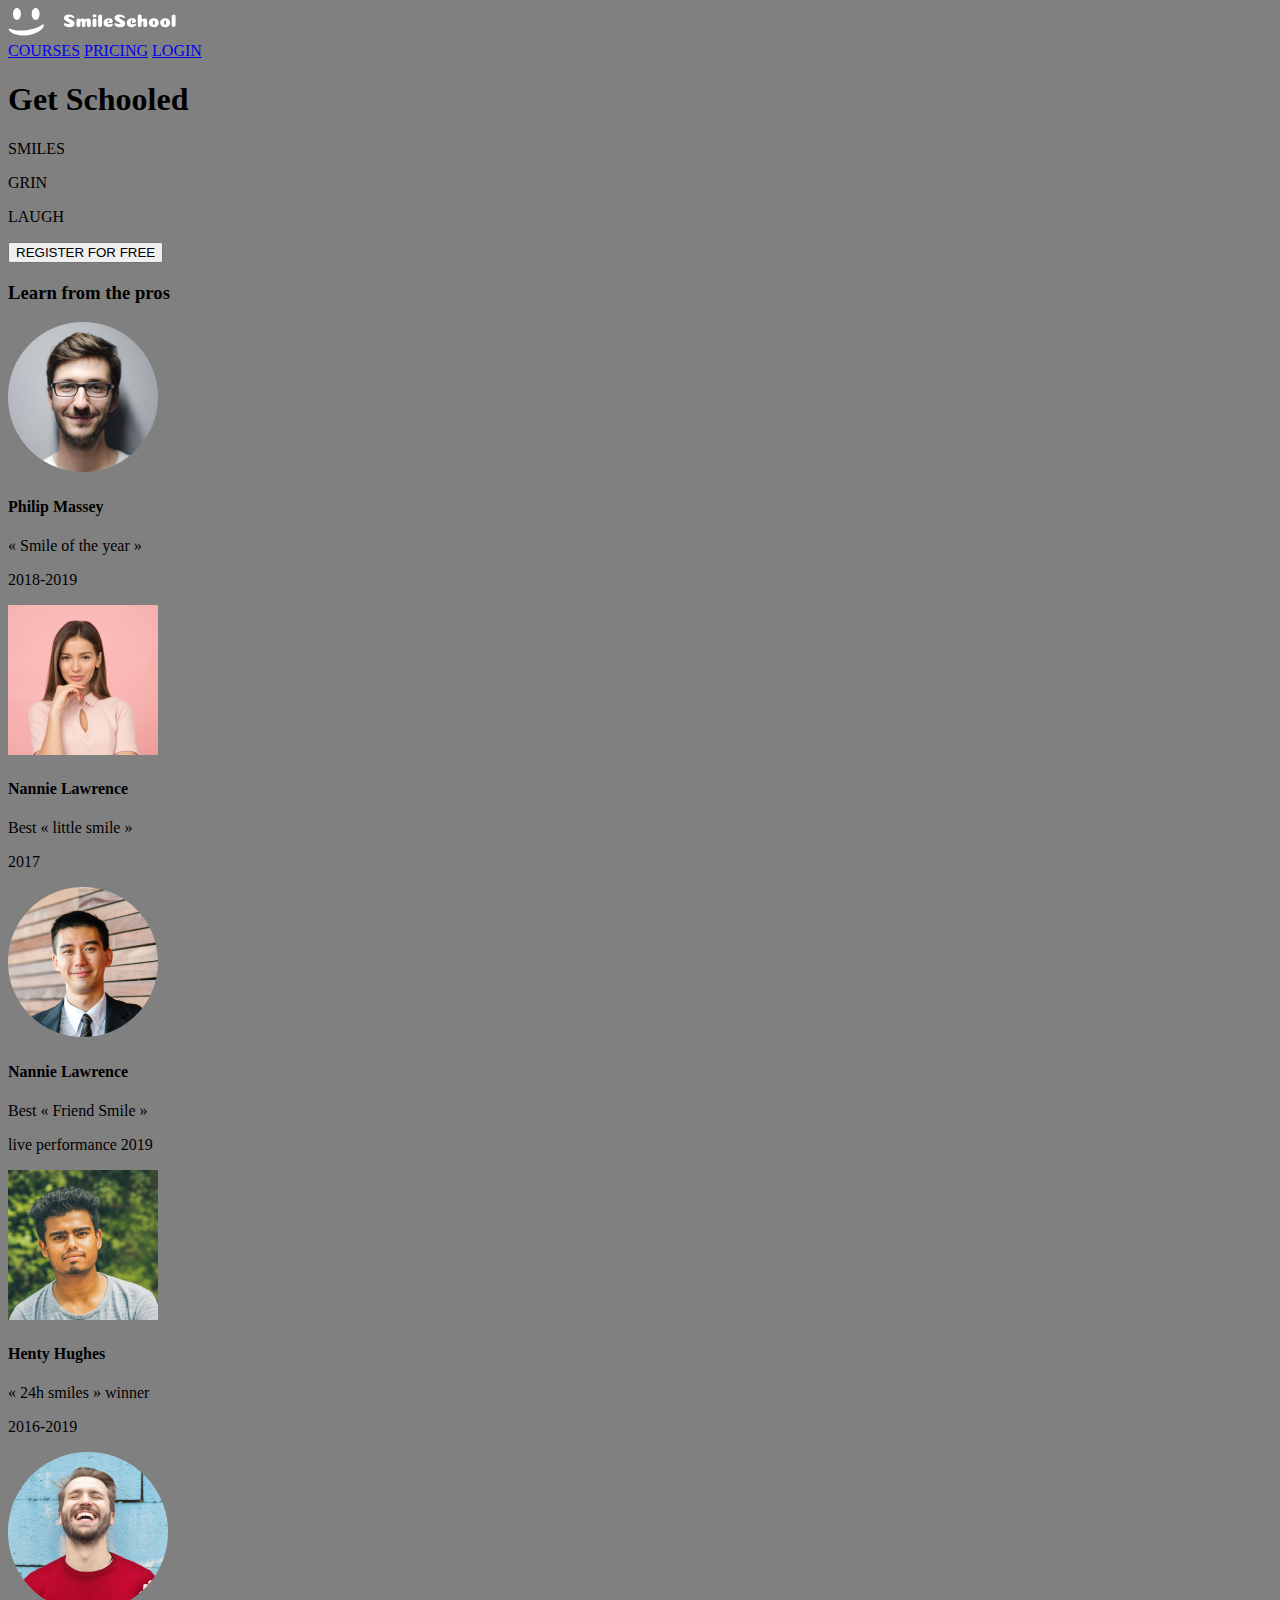
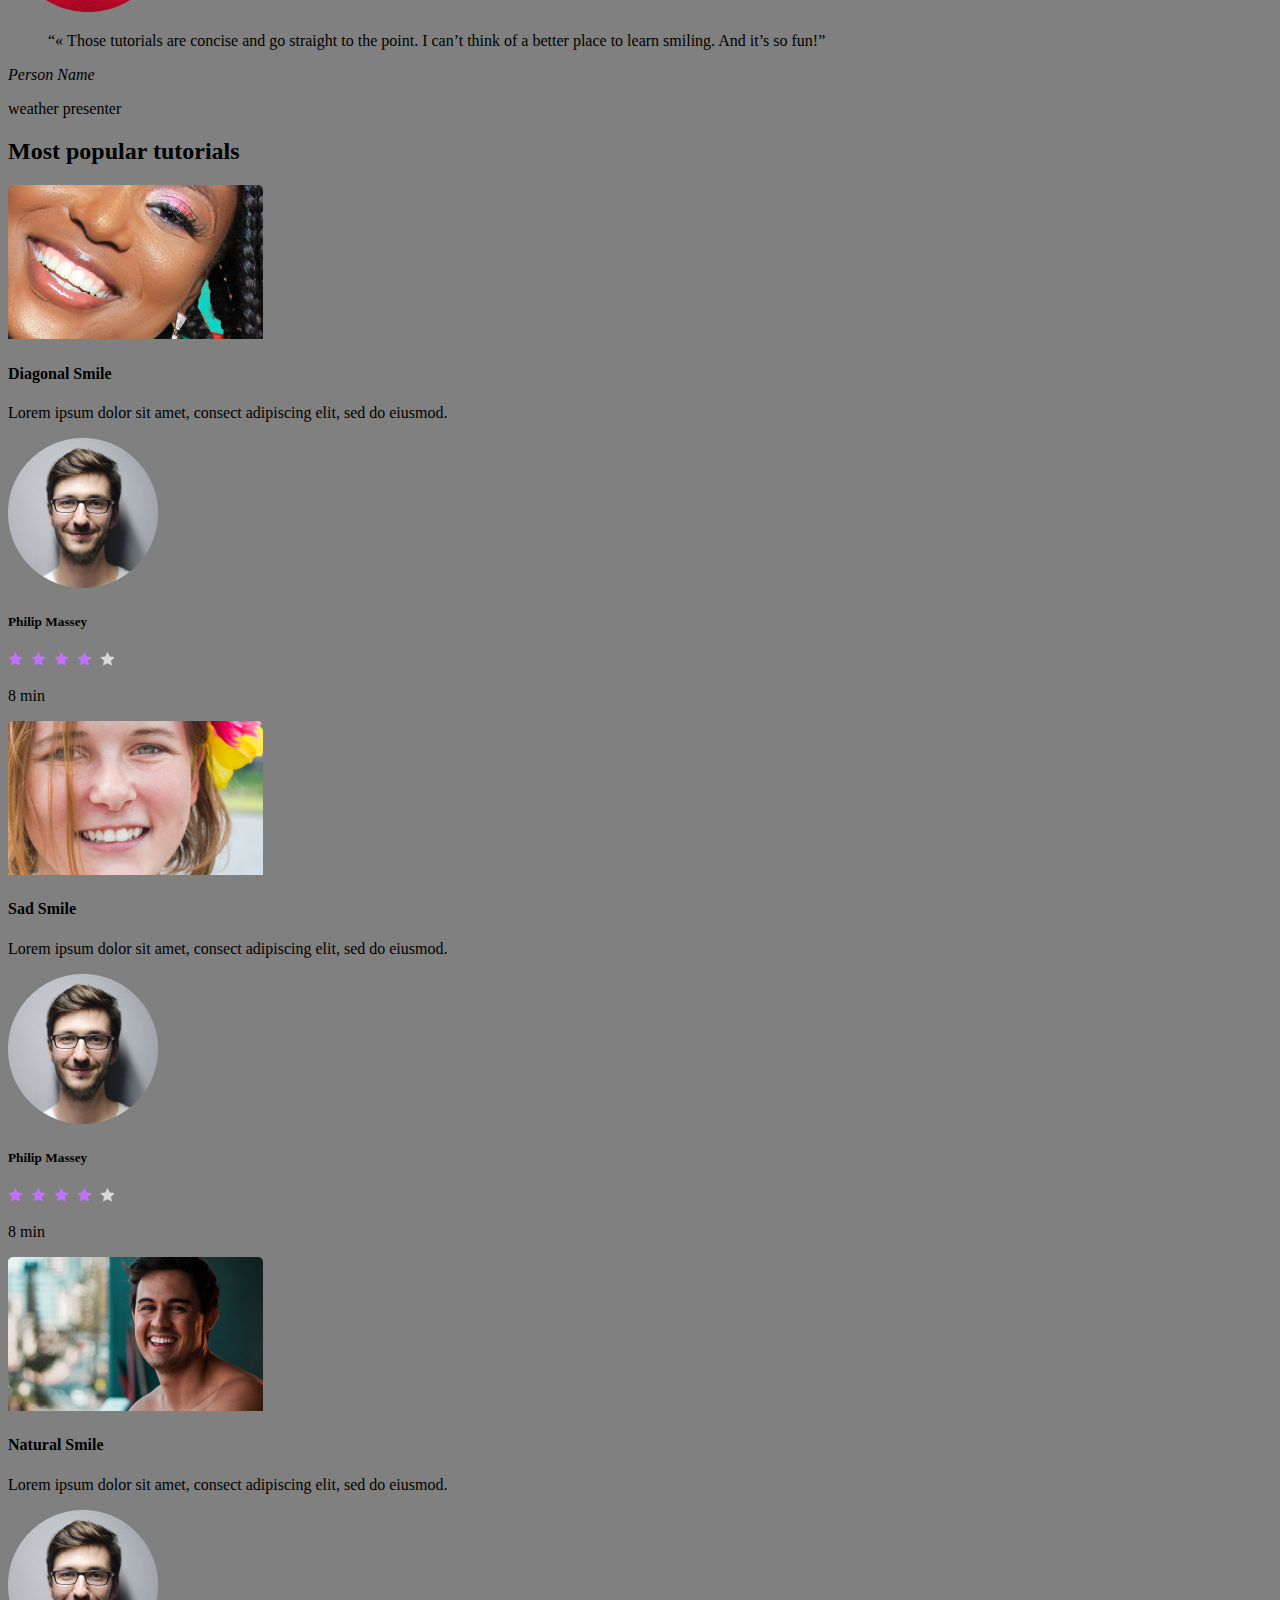
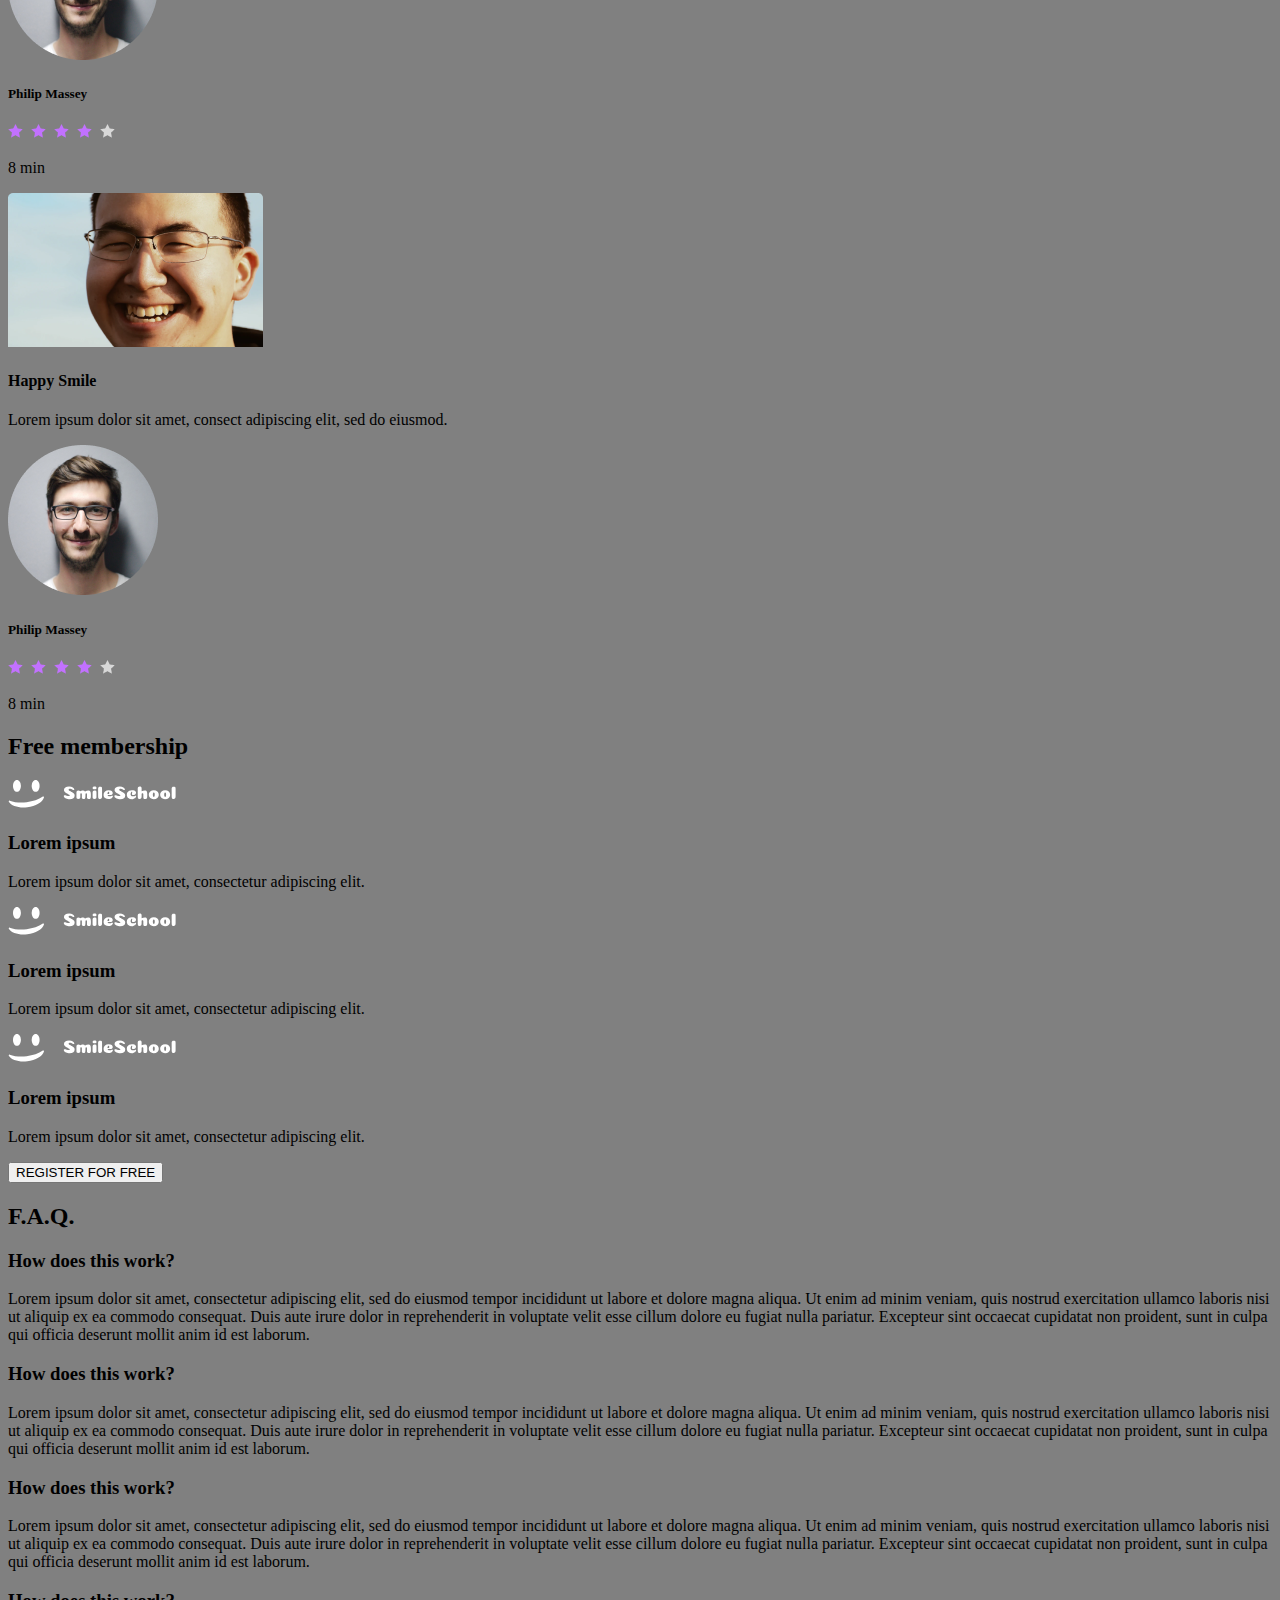
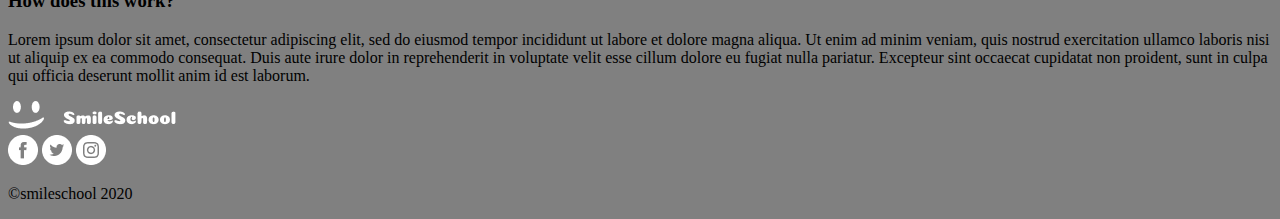
==== css_advanced/index.html @ 1c11aa00 "Create style.css file" ====
<!DOCTYPE html>
<html lang="en">
<head>
    <meta charset="UTF-8">
    <meta name="viewport" content="width=device-width, initial-scale=1.0">
    <title>Get Schooled- Homepage</title>
    <style>
        body {
            background-color: rgb(128, 128, 128);
        } 
    </style>
    <link rel="stylesheet" href="style.css">
</head>
<body>
    <header>
        <a href=""><img src="smileylogo.svg" alt="Smiley logo"></a>
        <nav>
            <a href="#" target="_self">COURSES</a>
            <a href="#" target="_self">PRICING</a>
            <a href="#" target="_self">LOGIN</a>
            
        </nav>
    </header>
    <main>
        <section>
            <div>
                <h1>Get Schooled</h1>
                <p>SMILES</p>
                <p>GRIN</p>
                <p>LAUGH</p>
                <button>REGISTER FOR FREE</button>
            </div>
            <div>
                <h3>Learn from the pros</h3>
                
                <div>
                    <img src="avatar_Philip_Massey.png" alt="Avatar of Philip Massey">
                    <h4>Philip Massey</h4>
                    <p>« Smile of the year »</p>
                    <p>2018-2019</p>
                </div>
                <div>
                    <img src="Nanie_Larence_Avatar.png" alt="Avatar of Nannie Lawrence">
                    <h4>Nannie Lawrence</h4>
                    <p>Best « little smile »</p>
                    <p>2017</p>
                </div>
                <div>
                    <img src="avatar_bruce_walters.png" alt="Avatar of Bruce Walters">
                    <h4>Nannie Lawrence</h4>
                    <p>Best « Friend Smile »</p>
                    <p>live performance 2019</p>
                </div>
                <div>
                    <img src="avatar_henry_hughes.png" alt="Avatar of Henry Hughes">
                    <h4>Henty Hughes</h4>
                    <p>« 24h smiles » winner</p>
                    <p>2016-2019</p>
                </div>
            </div>
            
        </section>

        <section>
            <nav>
                <img src="Avatar_for_quote.png" alt="Image of weather presenter">
                <nav>
                    <blockquote> <q>« Those tutorials are concise and go straight to the point. I can’t think of a better place to learn smiling. And it’s so fun!</q></blockquote>
                    <cite>Person Name</cite>
                    <p>weather presenter</p>
                </nav>
            </nav>
        </section>
        <!-- Video section -->

        <section>
            <h2>Most popular tutorials</h2>
            <div>
                <div>
                    <img src="diagon_img_1.png" alt="image of woman smiling">
                    <h4>Diagonal Smile</h4>
                    <p>Lorem ipsum dolor sit amet, consect adipiscing elit, sed do eiusmod.</p>
                    <div>
                        <img src="avatar_Philip_Massey.png" alt="image of Philip Massey">
                        <h5>Philip Massey</h5>
                        <img src="rating_1.png" alt="4 star rating">
                        <p>8 min</p>
                    </div>
                </div>

                <!-- sad smile block -->
                <div>
                    <img src="sad_smile_img_2.png" alt="image of woman smiling">
                    <h4>Sad Smile</h4>
                    <p>Lorem ipsum dolor sit amet, consect adipiscing elit, sed do eiusmod.</p>
                    <div>
                        <img src="avatar_Philip_Massey.png" alt="image of Philip Massey">
                        <h5>Philip Massey</h5>
                        <img src="rating_1.png" alt="4 star rating">
                        <p>8 min</p>
                    </div>
                </div>

                <!-- natural smile block -->
                <div>
                    <img src="natural_smile_img_3.png" alt="image of man smiling">
                    <h4>Natural Smile</h4>
                    <p>Lorem ipsum dolor sit amet, consect adipiscing elit, sed do eiusmod.</p>
                    <div>
                        <img src="avatar_Philip_Massey.png" alt="image of Philip Massey">
                        <h5>Philip Massey</h5>
                        <img src="rating_1.png" alt="4 star rating">
                        <p>8 min</p>
                    </div>
                </div>

                <!-- happy smile block -->
                <div>
                    <img src="happy_smile_img_4.png" alt="image of man smiling">
                    <h4>Happy Smile</h4>
                    <p>Lorem ipsum dolor sit amet, consect adipiscing elit, sed do eiusmod.</p>
                    <div>
                        <img src="avatar_Philip_Massey.png" alt="image of Philip Massey">
                        <h5>Philip Massey</h5>
                        <img src="rating_1.png" alt="4 star rating">
                        <p>8 min</p>
                    </div>
                </div>
            </div>
        </section>

        <!-- Membership section -->
        <section>
            <h2>Free membership</h2>
            <div>
                <div>
                    <img src="smileylogo.svg" alt="Smiley logo">
                    <h3>Lorem ipsum</h3>
                    <p>Lorem ipsum dolor sit amet, consectetur adipiscing elit.</p>
                </div>
                <div>
                    <img src="smileylogo.svg" alt="Smiley logo">
                    <h3>Lorem ipsum</h3>
                    <p>Lorem ipsum dolor sit amet, consectetur adipiscing elit.</p>
                </div>
                <div>
                    <img src="smileylogo.svg" alt="Smiley logo">
                    <h3>Lorem ipsum</h3>
                    <p>Lorem ipsum dolor sit amet, consectetur adipiscing elit.</p>
                </div>
            </div>
            <button>REGISTER FOR FREE</button>
        </section>

        <!-- F.A.Q section -->
        <section>
            <h2>F.A.Q.</h2>
            <div>
                <div>
                    <h3>How does this work?</h3>
                    <p>Lorem ipsum dolor sit amet, consectetur adipiscing elit, sed do eiusmod tempor incididunt ut labore et dolore magna aliqua. Ut enim ad minim veniam, quis nostrud exercitation ullamco laboris nisi ut aliquip ex ea commodo consequat. Duis aute irure dolor in reprehenderit in voluptate velit esse cillum dolore eu fugiat nulla pariatur. Excepteur sint occaecat cupidatat non proident, sunt in culpa qui officia deserunt mollit anim id est laborum.</p>
                </div>
                <div>
                    <h3>How does this work?</h3>
                    <p>Lorem ipsum dolor sit amet, consectetur adipiscing elit, sed do eiusmod tempor incididunt ut labore et dolore magna aliqua. Ut enim ad minim veniam, quis nostrud exercitation ullamco laboris nisi ut aliquip ex ea commodo consequat. Duis aute irure dolor in reprehenderit in voluptate velit esse cillum dolore eu fugiat nulla pariatur. Excepteur sint occaecat cupidatat non proident, sunt in culpa qui officia deserunt mollit anim id est laborum.</p>
                </div>
            </div>
            <div>
                <div>
                    <h3>How does this work?</h3>
                    <p>Lorem ipsum dolor sit amet, consectetur adipiscing elit, sed do eiusmod tempor incididunt ut labore et dolore magna aliqua. Ut enim ad minim veniam, quis nostrud exercitation ullamco laboris nisi ut aliquip ex ea commodo consequat. Duis aute irure dolor in reprehenderit in voluptate velit esse cillum dolore eu fugiat nulla pariatur. Excepteur sint occaecat cupidatat non proident, sunt in culpa qui officia deserunt mollit anim id est laborum.</p>
                </div>
                <div>
                    <h3>How does this work?</h3>
                    <p>Lorem ipsum dolor sit amet, consectetur adipiscing elit, sed do eiusmod tempor incididunt ut labore et dolore magna aliqua. Ut enim ad minim veniam, quis nostrud exercitation ullamco laboris nisi ut aliquip ex ea commodo consequat. Duis aute irure dolor in reprehenderit in voluptate velit esse cillum dolore eu fugiat nulla pariatur. Excepteur sint occaecat cupidatat non proident, sunt in culpa qui officia deserunt mollit anim id est laborum.</p>
                </div>
            </div>
        </section>
    </main>

    <!-- footer -->
    <footer>
        <div>
            <div>
                <img src="smileylogo_and_text.png" alt="smileylogo">
                <div>
                   <a href="https://www.facebook.com/"><img src="Facebook_White-1.png" alt="facebook icon"></a> 
                   <a href="https://twitter.com/?lang=en"><img src="Twitter_White.png" alt="twitter icon"></a> 
                   <a href="https://www.instagram.com/"><img src="Instagram_White-1.png" alt="instagram icon"></a> 
                </div>
            </div>
            <p>©smileschool 2020</p>
        </div>
    </footer>
</body>
</html>
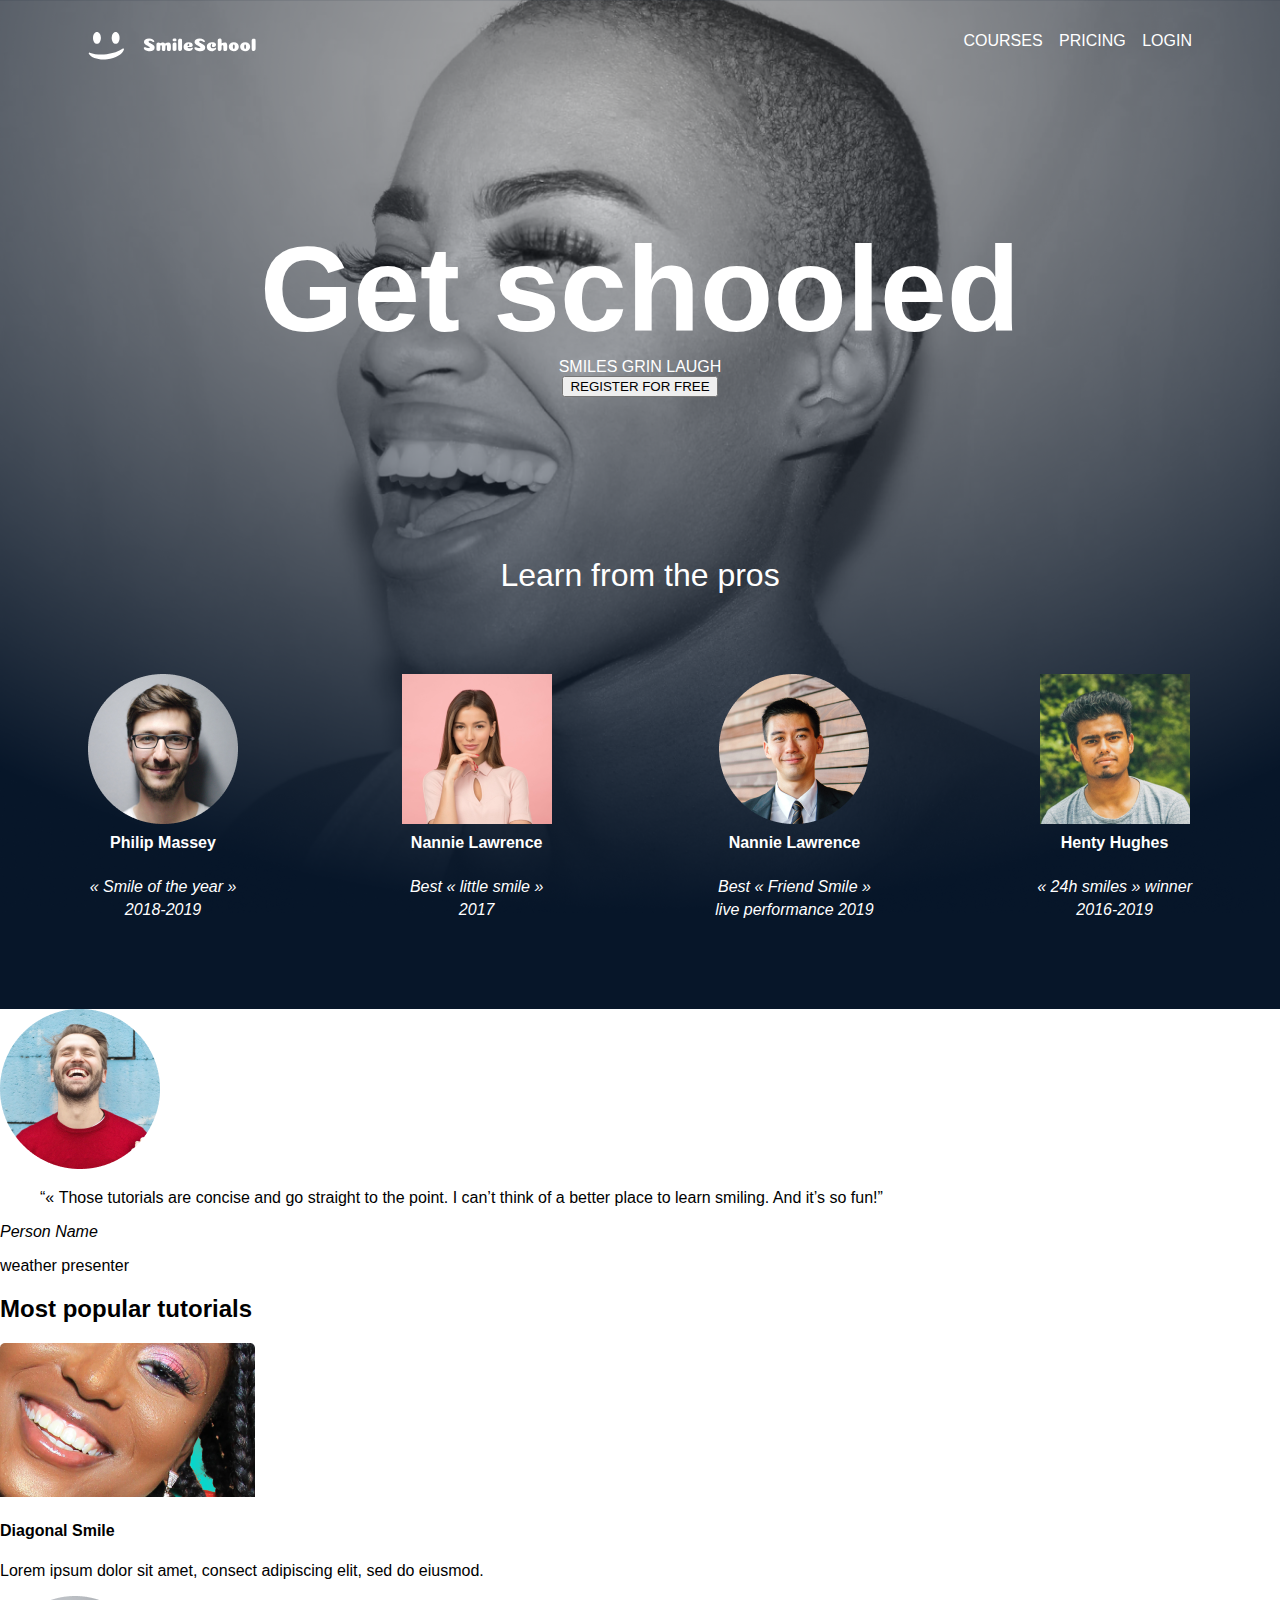
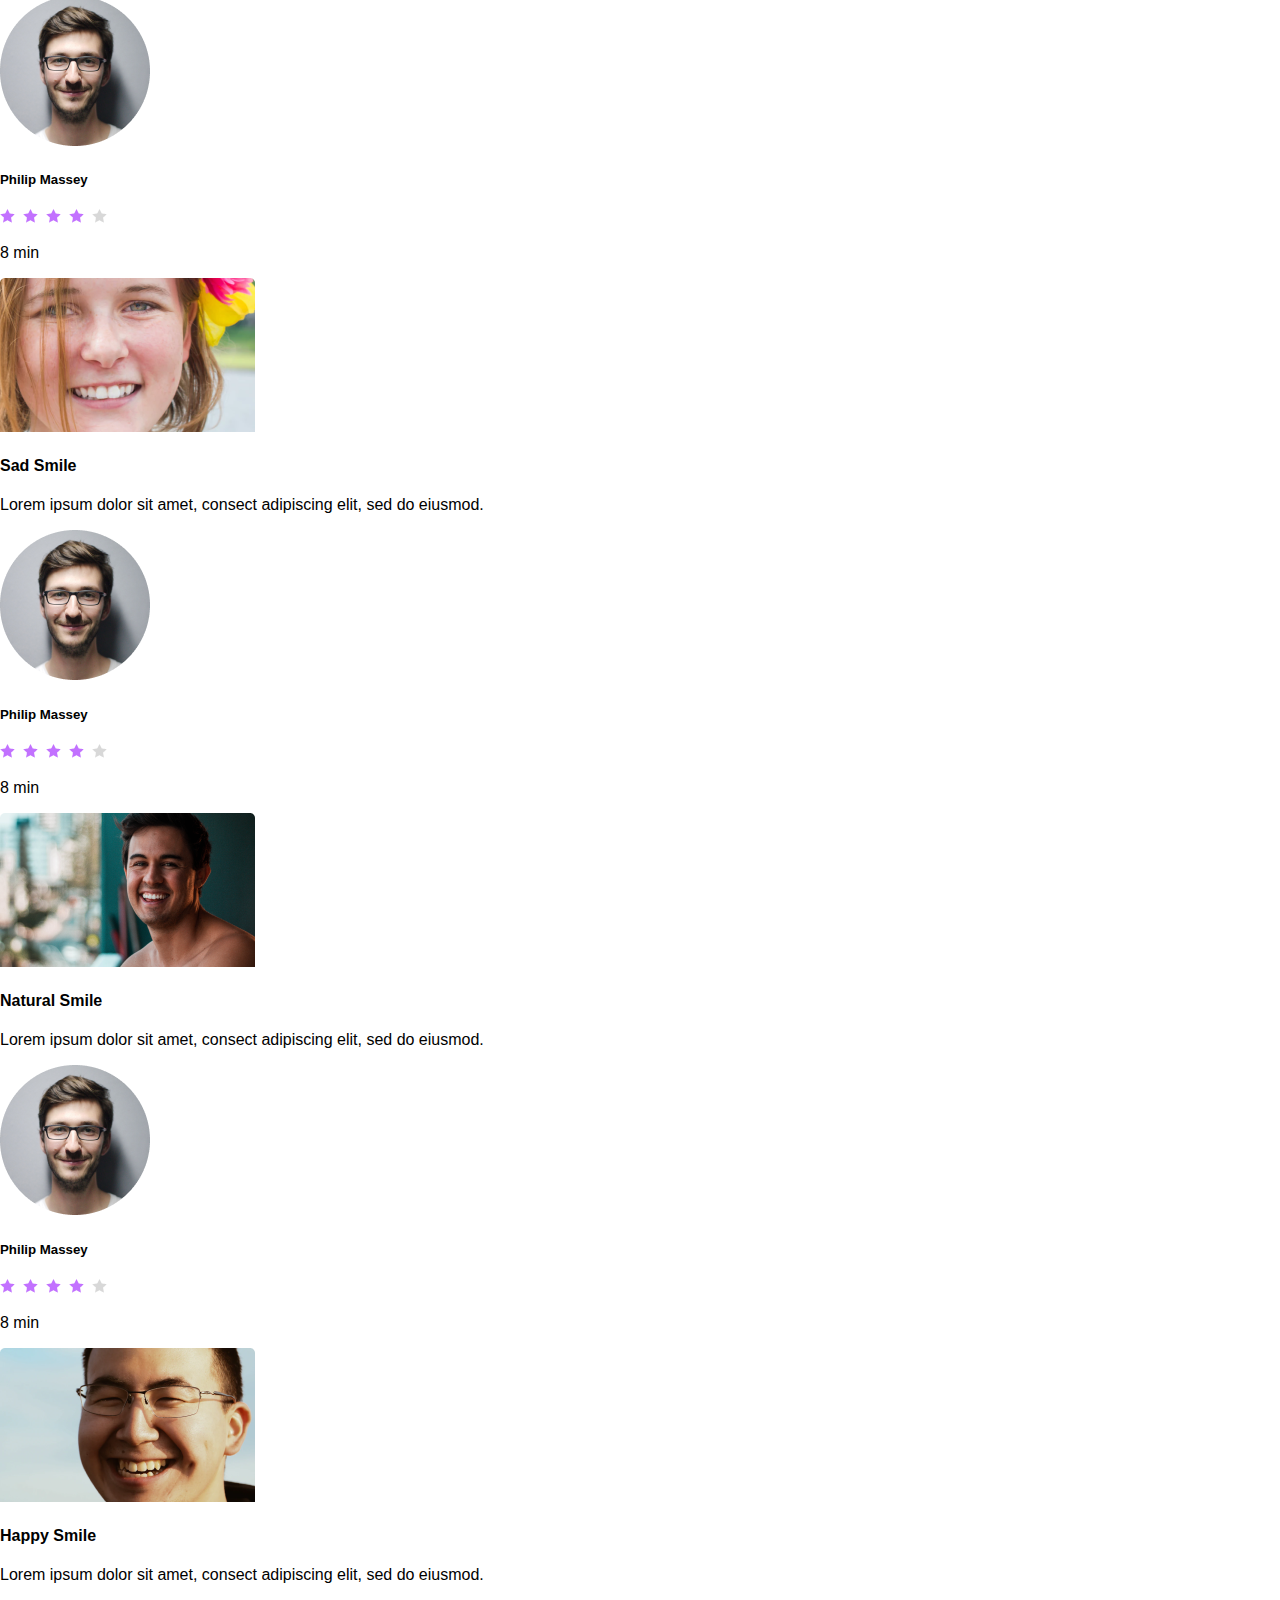
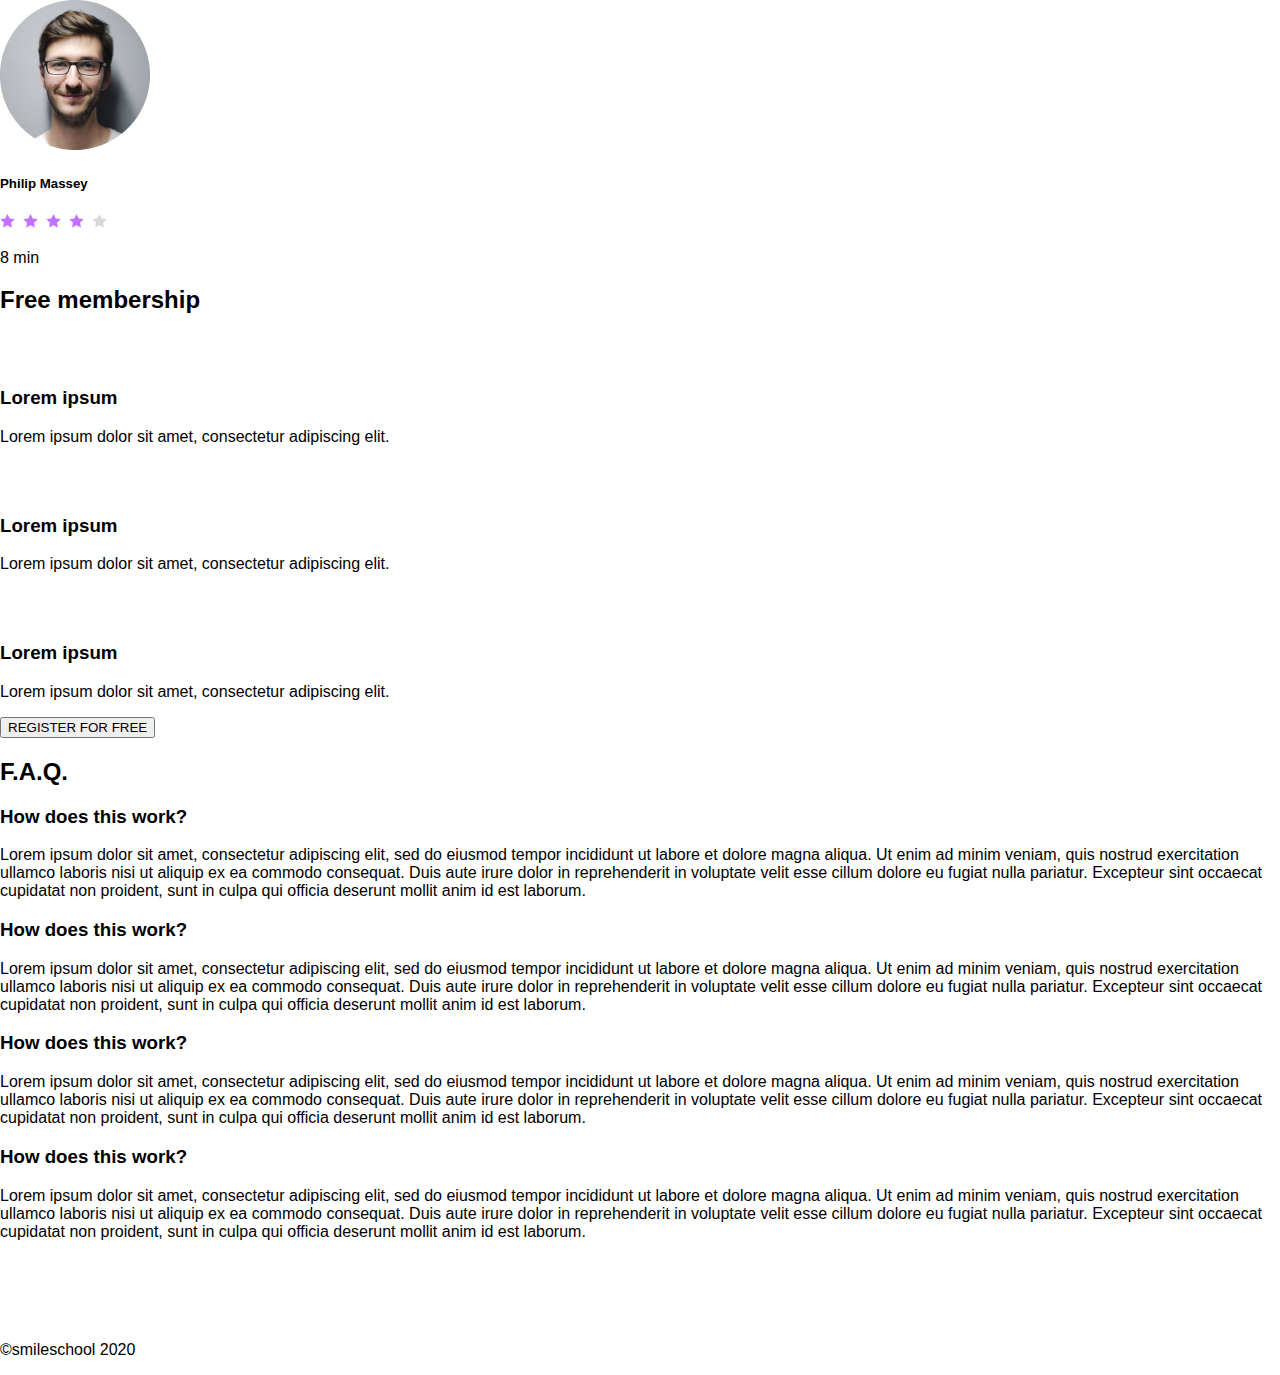
==== commit b61089c1: "style first page index.html file-restore ltr" ====
--- a/css_advanced/index.html
+++ b/css_advanced/index.html
@@ -1,196 +1,270 @@
 <!DOCTYPE html>
 <html lang="en">
-<head>
-    <meta charset="UTF-8">
-    <meta name="viewport" content="width=device-width, initial-scale=1.0">
+  <head>
+    <meta charset="UTF-8" />
+    <meta name="viewport" content="width=device-width, initial-scale=1.0" />
     <title>Get Schooled- Homepage</title>
-    <style>
-        body {
-            background-color: rgb(128, 128, 128);
-        } 
-    </style>
-    <link rel="stylesheet" href="style.css">
-</head>
-<body>
-    <header>
-        <a href=""><img src="smileylogo.svg" alt="Smiley logo"></a>
-        <nav>
-            <a href="#" target="_self">COURSES</a>
-            <a href="#" target="_self">PRICING</a>
-            <a href="#" target="_self">LOGIN</a>
-            
-        </nav>
+    <!-- <link rel="stylesheet" href="style.css"> -->
+    <link rel="stylesheet" href="style.css" />
+  </head>
+  <body>
+    <header class="container">
+      <a href=""><img src="smileylogo.svg" alt="Smiley logo" /></a>
+      <nav>
+        <a href="#" target="_self">COURSES</a>
+        <a href="#" target="_self">PRICING</a>
+        <a href="#" target="_self">LOGIN</a>
+      </nav>
     </header>
     <main>
-        <section>
-            <div>
-                <h1>Get Schooled</h1>
-                <p>SMILES</p>
-                <p>GRIN</p>
-                <p>LAUGH</p>
-                <button>REGISTER FOR FREE</button>
-            </div>
-            <div>
-                <h3>Learn from the pros</h3>
-                
-                <div>
-                    <img src="avatar_Philip_Massey.png" alt="Avatar of Philip Massey">
-                    <h4>Philip Massey</h4>
-                    <p>« Smile of the year »</p>
-                    <p>2018-2019</p>
-                </div>
-                <div>
-                    <img src="Nanie_Larence_Avatar.png" alt="Avatar of Nannie Lawrence">
-                    <h4>Nannie Lawrence</h4>
-                    <p>Best « little smile »</p>
-                    <p>2017</p>
-                </div>
-                <div>
-                    <img src="avatar_bruce_walters.png" alt="Avatar of Bruce Walters">
-                    <h4>Nannie Lawrence</h4>
-                    <p>Best « Friend Smile »</p>
-                    <p>live performance 2019</p>
-                </div>
-                <div>
-                    <img src="avatar_henry_hughes.png" alt="Avatar of Henry Hughes">
-                    <h4>Henty Hughes</h4>
-                    <p>« 24h smiles » winner</p>
-                    <p>2016-2019</p>
-                </div>
-            </div>
-            
-        </section>
-
-        <section>
-            <nav>
-                <img src="Avatar_for_quote.png" alt="Image of weather presenter">
-                <nav>
-                    <blockquote> <q>« Those tutorials are concise and go straight to the point. I can’t think of a better place to learn smiling. And it’s so fun!</q></blockquote>
-                    <cite>Person Name</cite>
-                    <p>weather presenter</p>
-                </nav>
-            </nav>
-        </section>
-        <!-- Video section -->
-
-        <section>
-            <h2>Most popular tutorials</h2>
-            <div>
-                <div>
-                    <img src="diagon_img_1.png" alt="image of woman smiling">
-                    <h4>Diagonal Smile</h4>
-                    <p>Lorem ipsum dolor sit amet, consect adipiscing elit, sed do eiusmod.</p>
-                    <div>
-                        <img src="avatar_Philip_Massey.png" alt="image of Philip Massey">
-                        <h5>Philip Massey</h5>
-                        <img src="rating_1.png" alt="4 star rating">
-                        <p>8 min</p>
-                    </div>
-                </div>
-
-                <!-- sad smile block -->
-                <div>
-                    <img src="sad_smile_img_2.png" alt="image of woman smiling">
-                    <h4>Sad Smile</h4>
-                    <p>Lorem ipsum dolor sit amet, consect adipiscing elit, sed do eiusmod.</p>
-                    <div>
-                        <img src="avatar_Philip_Massey.png" alt="image of Philip Massey">
-                        <h5>Philip Massey</h5>
-                        <img src="rating_1.png" alt="4 star rating">
-                        <p>8 min</p>
-                    </div>
-                </div>
-
-                <!-- natural smile block -->
-                <div>
-                    <img src="natural_smile_img_3.png" alt="image of man smiling">
-                    <h4>Natural Smile</h4>
-                    <p>Lorem ipsum dolor sit amet, consect adipiscing elit, sed do eiusmod.</p>
-                    <div>
-                        <img src="avatar_Philip_Massey.png" alt="image of Philip Massey">
-                        <h5>Philip Massey</h5>
-                        <img src="rating_1.png" alt="4 star rating">
-                        <p>8 min</p>
-                    </div>
-                </div>
-
-                <!-- happy smile block -->
-                <div>
-                    <img src="happy_smile_img_4.png" alt="image of man smiling">
-                    <h4>Happy Smile</h4>
-                    <p>Lorem ipsum dolor sit amet, consect adipiscing elit, sed do eiusmod.</p>
-                    <div>
-                        <img src="avatar_Philip_Massey.png" alt="image of Philip Massey">
-                        <h5>Philip Massey</h5>
-                        <img src="rating_1.png" alt="4 star rating">
-                        <p>8 min</p>
-                    </div>
-                </div>
-            </div>
-        </section>
-
-        <!-- Membership section -->
-        <section>
-            <h2>Free membership</h2>
-            <div>
-                <div>
-                    <img src="smileylogo.svg" alt="Smiley logo">
-                    <h3>Lorem ipsum</h3>
-                    <p>Lorem ipsum dolor sit amet, consectetur adipiscing elit.</p>
-                </div>
-                <div>
-                    <img src="smileylogo.svg" alt="Smiley logo">
-                    <h3>Lorem ipsum</h3>
-                    <p>Lorem ipsum dolor sit amet, consectetur adipiscing elit.</p>
-                </div>
-                <div>
-                    <img src="smileylogo.svg" alt="Smiley logo">
-                    <h3>Lorem ipsum</h3>
-                    <p>Lorem ipsum dolor sit amet, consectetur adipiscing elit.</p>
-                </div>
-            </div>
-            <button>REGISTER FOR FREE</button>
-        </section>
-
-        <!-- F.A.Q section -->
-        <section>
-            <h2>F.A.Q.</h2>
-            <div>
-                <div>
-                    <h3>How does this work?</h3>
-                    <p>Lorem ipsum dolor sit amet, consectetur adipiscing elit, sed do eiusmod tempor incididunt ut labore et dolore magna aliqua. Ut enim ad minim veniam, quis nostrud exercitation ullamco laboris nisi ut aliquip ex ea commodo consequat. Duis aute irure dolor in reprehenderit in voluptate velit esse cillum dolore eu fugiat nulla pariatur. Excepteur sint occaecat cupidatat non proident, sunt in culpa qui officia deserunt mollit anim id est laborum.</p>
-                </div>
-                <div>
-                    <h3>How does this work?</h3>
-                    <p>Lorem ipsum dolor sit amet, consectetur adipiscing elit, sed do eiusmod tempor incididunt ut labore et dolore magna aliqua. Ut enim ad minim veniam, quis nostrud exercitation ullamco laboris nisi ut aliquip ex ea commodo consequat. Duis aute irure dolor in reprehenderit in voluptate velit esse cillum dolore eu fugiat nulla pariatur. Excepteur sint occaecat cupidatat non proident, sunt in culpa qui officia deserunt mollit anim id est laborum.</p>
-                </div>
-            </div>
-            <div>
-                <div>
-                    <h3>How does this work?</h3>
-                    <p>Lorem ipsum dolor sit amet, consectetur adipiscing elit, sed do eiusmod tempor incididunt ut labore et dolore magna aliqua. Ut enim ad minim veniam, quis nostrud exercitation ullamco laboris nisi ut aliquip ex ea commodo consequat. Duis aute irure dolor in reprehenderit in voluptate velit esse cillum dolore eu fugiat nulla pariatur. Excepteur sint occaecat cupidatat non proident, sunt in culpa qui officia deserunt mollit anim id est laborum.</p>
-                </div>
-                <div>
-                    <h3>How does this work?</h3>
-                    <p>Lorem ipsum dolor sit amet, consectetur adipiscing elit, sed do eiusmod tempor incididunt ut labore et dolore magna aliqua. Ut enim ad minim veniam, quis nostrud exercitation ullamco laboris nisi ut aliquip ex ea commodo consequat. Duis aute irure dolor in reprehenderit in voluptate velit esse cillum dolore eu fugiat nulla pariatur. Excepteur sint occaecat cupidatat non proident, sunt in culpa qui officia deserunt mollit anim id est laborum.</p>
-                </div>
-            </div>
-        </section>
+      <section class="hero">
+        <div class="main-title container">
+          <h1>Get schooled</h1>
+          <div>
+            <span>SMILES</span>
+            <span>GRIN</span>
+            <span>LAUGH</span>
+          </div>
+          <button>REGISTER FOR FREE</button>
+        </div>
+        <div class="learn-pros container">
+          <h3>Learn from the pros</h3>
+          <div class="pros">
+            <div>
+              <img
+                src="avatar_Philip_Massey.png"
+                alt="Avatar of Philip Massey"
+              />
+              <h4>Philip Massey</h4>
+              <p>« Smile of the year »</p>
+              <p>2018-2019</p>
+            </div>
+            <div>
+              <img
+                src="Nanie_Larence_Avatar.png"
+                alt="Avatar of Nannie Lawrence"
+              />
+              <h4>Nannie Lawrence</h4>
+              <p>Best « little smile »</p>
+              <p>2017</p>
+            </div>
+            <div>
+              <img
+                src="avatar_bruce_walters.png"
+                alt="Avatar of Bruce Walters"
+              />
+              <h4>Nannie Lawrence</h4>
+              <p>Best « Friend Smile »</p>
+              <p>live performance 2019</p>
+            </div>
+            <div>
+              <img src="avatar_henry_hughes.png" alt="Avatar of Henry Hughes" />
+              <h4>Henty Hughes</h4>
+              <p>« 24h smiles » winner</p>
+              <p>2016-2019</p>
+            </div>
+          </div>
+        </div>
+      </section>
+
+      <section>
+        <nav>
+          <img src="Avatar_for_quote.png" alt="Image of weather presenter" />
+          <nav>
+            <blockquote>
+              <q
+                >« Those tutorials are concise and go straight to the point. I
+                can’t think of a better place to learn smiling. And it’s so
+                fun!</q
+              >
+            </blockquote>
+            <cite>Person Name</cite>
+            <p>weather presenter</p>
+          </nav>
+        </nav>
+      </section>
+      <!-- Video section -->
+
+      <section>
+        <h2>Most popular tutorials</h2>
+        <div>
+          <div>
+            <img src="diagon_img_1.png" alt="image of woman smiling" />
+            <h4>Diagonal Smile</h4>
+            <p>
+              Lorem ipsum dolor sit amet, consect adipiscing elit, sed do
+              eiusmod.
+            </p>
+            <div>
+              <img
+                src="avatar_Philip_Massey.png"
+                alt="image of Philip Massey"
+              />
+              <h5>Philip Massey</h5>
+              <img src="rating_1.png" alt="4 star rating" />
+              <p>8 min</p>
+            </div>
+          </div>
+
+          <!-- sad smile block -->
+          <div>
+            <img src="sad_smile_img_2.png" alt="image of woman smiling" />
+            <h4>Sad Smile</h4>
+            <p>
+              Lorem ipsum dolor sit amet, consect adipiscing elit, sed do
+              eiusmod.
+            </p>
+            <div>
+              <img
+                src="avatar_Philip_Massey.png"
+                alt="image of Philip Massey"
+              />
+              <h5>Philip Massey</h5>
+              <img src="rating_1.png" alt="4 star rating" />
+              <p>8 min</p>
+            </div>
+          </div>
+
+          <!-- natural smile block -->
+          <div>
+            <img src="natural_smile_img_3.png" alt="image of man smiling" />
+            <h4>Natural Smile</h4>
+            <p>
+              Lorem ipsum dolor sit amet, consect adipiscing elit, sed do
+              eiusmod.
+            </p>
+            <div>
+              <img
+                src="avatar_Philip_Massey.png"
+                alt="image of Philip Massey"
+              />
+              <h5>Philip Massey</h5>
+              <img src="rating_1.png" alt="4 star rating" />
+              <p>8 min</p>
+            </div>
+          </div>
+
+          <!-- happy smile block -->
+          <div>
+            <img src="happy_smile_img_4.png" alt="image of man smiling" />
+            <h4>Happy Smile</h4>
+            <p>
+              Lorem ipsum dolor sit amet, consect adipiscing elit, sed do
+              eiusmod.
+            </p>
+            <div>
+              <img
+                src="avatar_Philip_Massey.png"
+                alt="image of Philip Massey"
+              />
+              <h5>Philip Massey</h5>
+              <img src="rating_1.png" alt="4 star rating" />
+              <p>8 min</p>
+            </div>
+          </div>
+        </div>
+      </section>
+
+      <!-- Membership section -->
+      <section>
+        <h2>Free membership</h2>
+        <div>
+          <div>
+            <img src="smileylogo.svg" alt="Smiley logo" />
+            <h3>Lorem ipsum</h3>
+            <p>Lorem ipsum dolor sit amet, consectetur adipiscing elit.</p>
+          </div>
+          <div>
+            <img src="smileylogo.svg" alt="Smiley logo" />
+            <h3>Lorem ipsum</h3>
+            <p>Lorem ipsum dolor sit amet, consectetur adipiscing elit.</p>
+          </div>
+          <div>
+            <img src="smileylogo.svg" alt="Smiley logo" />
+            <h3>Lorem ipsum</h3>
+            <p>Lorem ipsum dolor sit amet, consectetur adipiscing elit.</p>
+          </div>
+        </div>
+        <button>REGISTER FOR FREE</button>
+      </section>
+
+      <!-- F.A.Q section -->
+      <section>
+        <h2>F.A.Q.</h2>
+        <div>
+          <div>
+            <h3>How does this work?</h3>
+            <p>
+              Lorem ipsum dolor sit amet, consectetur adipiscing elit, sed do
+              eiusmod tempor incididunt ut labore et dolore magna aliqua. Ut
+              enim ad minim veniam, quis nostrud exercitation ullamco laboris
+              nisi ut aliquip ex ea commodo consequat. Duis aute irure dolor in
+              reprehenderit in voluptate velit esse cillum dolore eu fugiat
+              nulla pariatur. Excepteur sint occaecat cupidatat non proident,
+              sunt in culpa qui officia deserunt mollit anim id est laborum.
+            </p>
+          </div>
+          <div>
+            <h3>How does this work?</h3>
+            <p>
+              Lorem ipsum dolor sit amet, consectetur adipiscing elit, sed do
+              eiusmod tempor incididunt ut labore et dolore magna aliqua. Ut
+              enim ad minim veniam, quis nostrud exercitation ullamco laboris
+              nisi ut aliquip ex ea commodo consequat. Duis aute irure dolor in
+              reprehenderit in voluptate velit esse cillum dolore eu fugiat
+              nulla pariatur. Excepteur sint occaecat cupidatat non proident,
+              sunt in culpa qui officia deserunt mollit anim id est laborum.
+            </p>
+          </div>
+        </div>
+        <div>
+          <div>
+            <h3>How does this work?</h3>
+            <p>
+              Lorem ipsum dolor sit amet, consectetur adipiscing elit, sed do
+              eiusmod tempor incididunt ut labore et dolore magna aliqua. Ut
+              enim ad minim veniam, quis nostrud exercitation ullamco laboris
+              nisi ut aliquip ex ea commodo consequat. Duis aute irure dolor in
+              reprehenderit in voluptate velit esse cillum dolore eu fugiat
+              nulla pariatur. Excepteur sint occaecat cupidatat non proident,
+              sunt in culpa qui officia deserunt mollit anim id est laborum.
+            </p>
+          </div>
+          <div>
+            <h3>How does this work?</h3>
+            <p>
+              Lorem ipsum dolor sit amet, consectetur adipiscing elit, sed do
+              eiusmod tempor incididunt ut labore et dolore magna aliqua. Ut
+              enim ad minim veniam, quis nostrud exercitation ullamco laboris
+              nisi ut aliquip ex ea commodo consequat. Duis aute irure dolor in
+              reprehenderit in voluptate velit esse cillum dolore eu fugiat
+              nulla pariatur. Excepteur sint occaecat cupidatat non proident,
+              sunt in culpa qui officia deserunt mollit anim id est laborum.
+            </p>
+          </div>
+        </div>
+      </section>
     </main>
 
     <!-- footer -->
     <footer>
-        <div>
-            <div>
-                <img src="smileylogo_and_text.png" alt="smileylogo">
-                <div>
-                   <a href="https://www.facebook.com/"><img src="Facebook_White-1.png" alt="facebook icon"></a> 
-                   <a href="https://twitter.com/?lang=en"><img src="Twitter_White.png" alt="twitter icon"></a> 
-                   <a href="https://www.instagram.com/"><img src="Instagram_White-1.png" alt="instagram icon"></a> 
-                </div>
-            </div>
-            <p>©smileschool 2020</p>
-        </div>
+      <div>
+        <div>
+          <img src="smileylogo_and_text.png" alt="smileylogo" />
+          <div>
+            <a href="https://www.facebook.com/"
+              ><img src="Facebook_White-1.png" alt="facebook icon"
+            /></a>
+            <a href="https://twitter.com/?lang=en"
+              ><img src="Twitter_White.png" alt="twitter icon"
+            /></a>
+            <a href="https://www.instagram.com/"
+              ><img src="Instagram_White-1.png" alt="instagram icon"
+            /></a>
+          </div>
+        </div>
+        <p>©smileschool 2020</p>
+      </div>
     </footer>
-</body>
-</html>+  </body>
+</html>
--- a/css_advanced/style.css
+++ b/css_advanced/style.css
@@ -0,0 +1,109 @@
+body {
+    
+    font-family: sans-serif;
+    /* padding: 35px 20px; */
+    margin: 0;
+}
+.container {
+    max-width: 1104px;
+    margin: 0 auto;
+}
+
+header {
+    display: flex;
+    flex-direction: row;
+    justify-content: space-between;
+    position: absolute;
+    width: 100%;
+    margin-left: auto;
+    margin-right: auto;
+    left: 50%;
+    top: 32px;
+    transform: translateX(-50%);
+    
+    margin-top: 35px;
+    /* padding: 0px 20px; */
+}
+header nav a {
+    text-decoration: none;
+    padding-left: 12px;
+    color: white;
+    font-weight: 500;
+    
+}
+.hero {
+    background-image: url(background_image.png);
+    background-size: cover;
+    background-position: center;
+    height: 500px;
+    /* display: flex; */
+    /* flex-direction: column; */
+    align-items: center;
+    height: 100%;
+    justify-content: center;
+    width: 100%;
+}
+.main-title {
+    /* margin-top: 220px; */
+    color: white;
+    padding-top: 220px;
+    text-align: center;
+    display: flex;
+    align-items: center;
+    justify-content: center;
+    flex-direction: column;
+    
+
+}
+.main-title h1 {
+    font-size: 120px;
+    font-weight: bold;
+    padding: 0px;
+    margin: 0;
+}
+.main-title button {
+    display: block;
+    align-self: center;
+}
+.learn-pros {
+    margin-top: 160px;
+    display: flex;
+    flex-direction: column;
+    align-items: center;
+}
+.learn-pros h3 {
+    font-size: 32px;
+    font-weight: normal;
+    margin: 0;
+    color: white;
+}
+.pros {
+    display: flex;
+    flex-direction: row;
+    justify-content: space-between;
+    align-items: center;
+    margin-top: 80px;
+    width: 100%;
+    margin-bottom: 90px;
+}
+.pros > div {
+    display: flex;
+    flex-direction: column;
+    align-items: center;
+    color: white;
+}
+.pros > div p {
+    margin: 0;
+    margin-top: 5px;
+    font-size: 16px;
+    font-weight: 200;
+    font-style: italic;
+}
+
+.pros > div h4 {
+    /* font-size: 24px; */
+    font-weight: bold;
+    margin-top: 10px;
+    /* margin: 0; */
+}
+
--- a/css_advanced/style.css
+++ b/css_advanced/style.css
@@ -0,0 +1,109 @@
+body {
+    
+    font-family: sans-serif;
+    /* padding: 35px 20px; */
+    margin: 0;
+}
+.container {
+    max-width: 1104px;
+    margin: 0 auto;
+}
+
+header {
+    display: flex;
+    flex-direction: row;
+    justify-content: space-between;
+    position: absolute;
+    width: 100%;
+    margin-left: auto;
+    margin-right: auto;
+    left: 50%;
+    top: 32px;
+    transform: translateX(-50%);
+    
+    margin-top: 35px;
+    /* padding: 0px 20px; */
+}
+header nav a {
+    text-decoration: none;
+    padding-left: 12px;
+    color: white;
+    font-weight: 500;
+    
+}
+.hero {
+    background-image: url(background_image.png);
+    background-size: cover;
+    background-position: center;
+    height: 500px;
+    /* display: flex; */
+    /* flex-direction: column; */
+    align-items: center;
+    height: 100%;
+    justify-content: center;
+    width: 100%;
+}
+.main-title {
+    /* margin-top: 220px; */
+    color: white;
+    padding-top: 220px;
+    text-align: center;
+    display: flex;
+    align-items: center;
+    justify-content: center;
+    flex-direction: column;
+    
+
+}
+.main-title h1 {
+    font-size: 120px;
+    font-weight: bold;
+    padding: 0px;
+    margin: 0;
+}
+.main-title button {
+    display: block;
+    align-self: center;
+}
+.learn-pros {
+    margin-top: 160px;
+    display: flex;
+    flex-direction: column;
+    align-items: center;
+}
+.learn-pros h3 {
+    font-size: 32px;
+    font-weight: normal;
+    margin: 0;
+    color: white;
+}
+.pros {
+    display: flex;
+    flex-direction: row;
+    justify-content: space-between;
+    align-items: center;
+    margin-top: 80px;
+    width: 100%;
+    margin-bottom: 90px;
+}
+.pros > div {
+    display: flex;
+    flex-direction: column;
+    align-items: center;
+    color: white;
+}
+.pros > div p {
+    margin: 0;
+    margin-top: 5px;
+    font-size: 16px;
+    font-weight: 200;
+    font-style: italic;
+}
+
+.pros > div h4 {
+    /* font-size: 24px; */
+    font-weight: bold;
+    margin-top: 10px;
+    /* margin: 0; */
+}
+
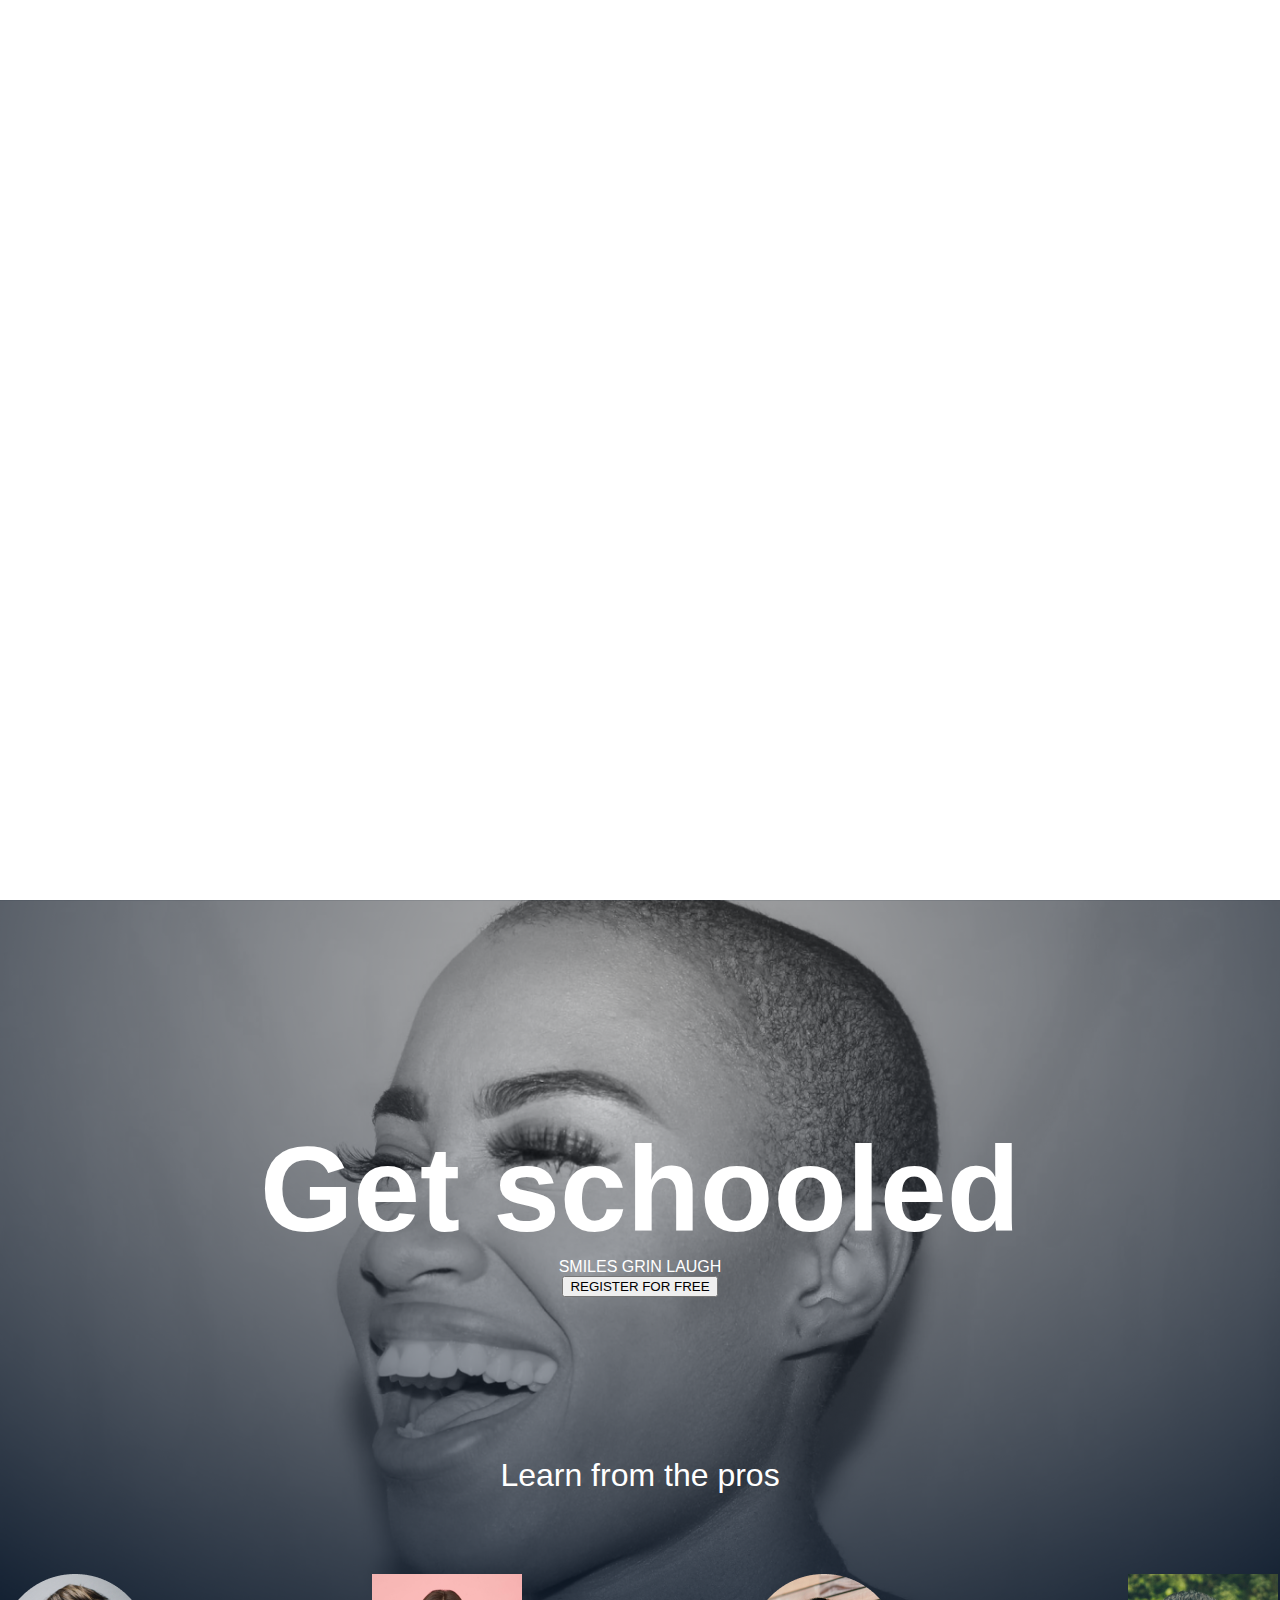
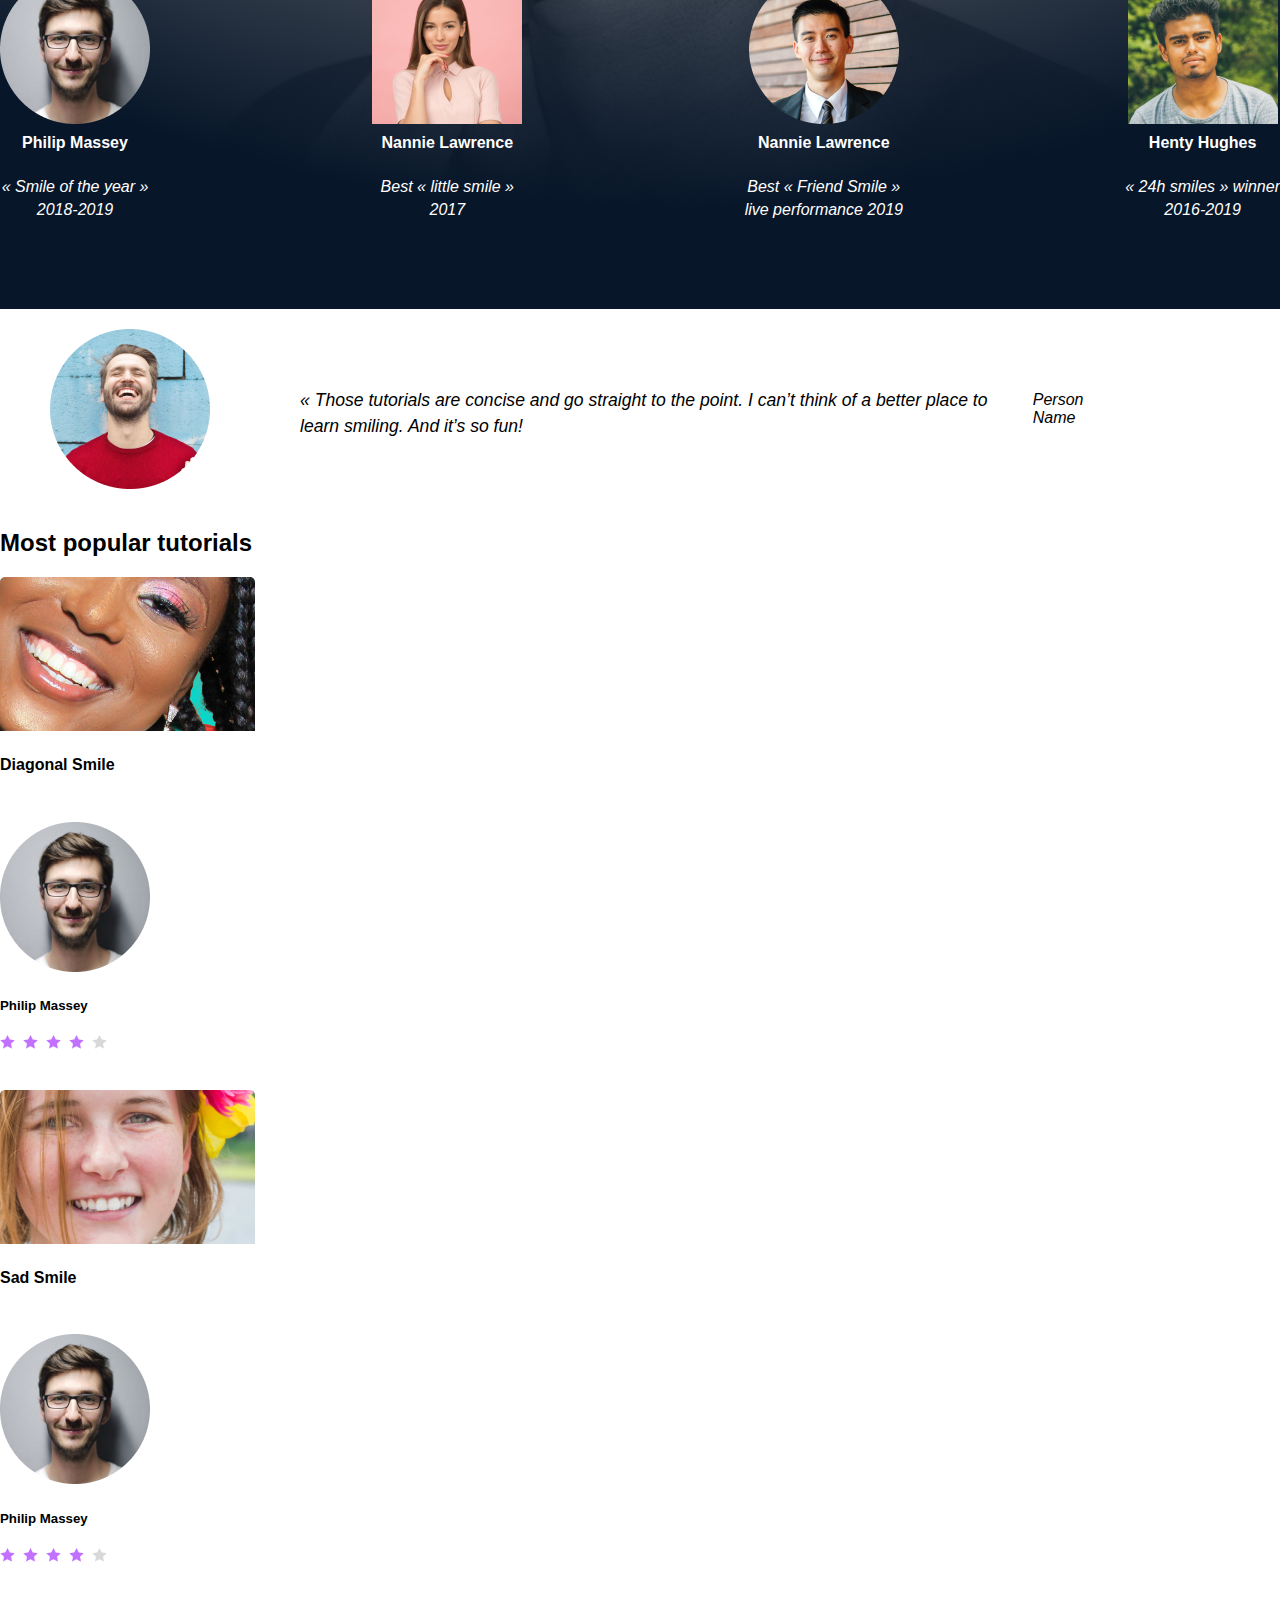
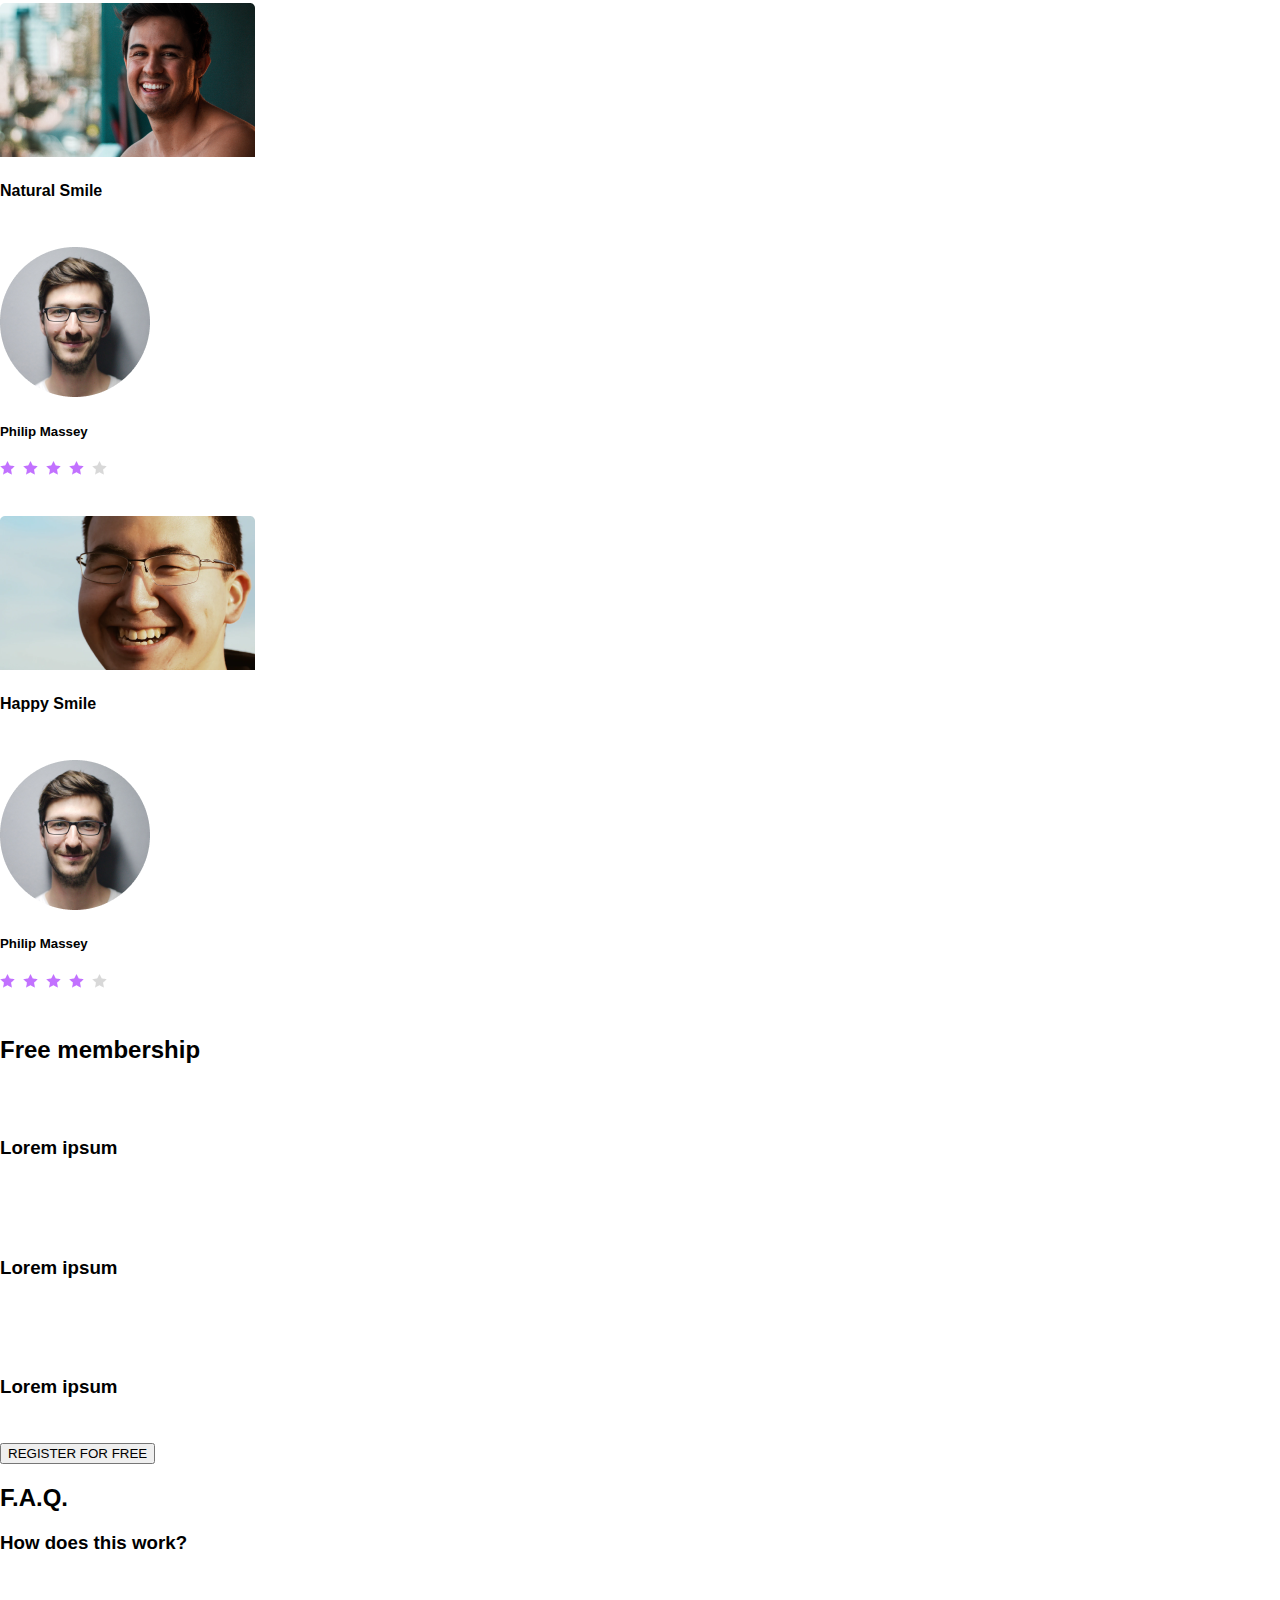
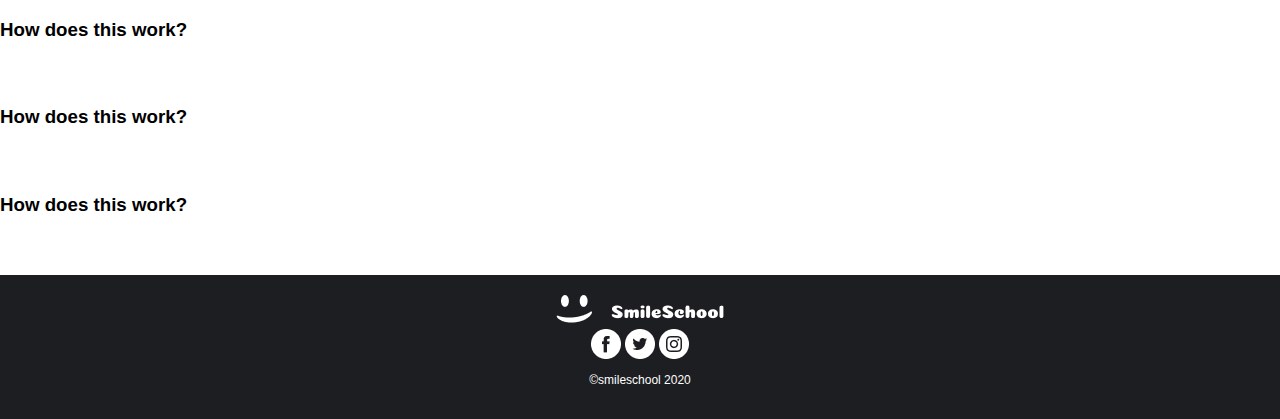
==== commit fb3b9890: "Add extra" ====
--- a/css_advanced/index.html
+++ b/css_advanced/index.html
@@ -27,7 +27,7 @@
           </div>
           <button>REGISTER FOR FREE</button>
         </div>
-        <div class="learn-pros container">
+        <div class="learn-pros">
           <h3>Learn from the pros</h3>
           <div class="pros">
             <div>
--- a/css_advanced/style.css
+++ b/css_advanced/style.css
@@ -18,7 +18,6 @@
     margin-left: auto;
     margin-right: auto;
     left: 50%;
-    top: 32px;
     transform: translateX(-50%);
     
     margin-top: 35px;
@@ -99,7 +98,6 @@
     font-weight: 200;
     font-style: italic;
 }
-
 .pros > div h4 {
     /* font-size: 24px; */
     font-weight: bold;
@@ -107,3 +105,397 @@
     /* margin: 0; */
 }
 
+/* css pt2 */
+
+blockquote, q {
+	quotes: none;
+}
+blockquote:before, blockquote:after,
+q:before, q:after {
+	content: '';
+	content: none;
+}
+table {
+	border-collapse: collapse;
+	border-spacing: 0;
+}
+
+header {
+    background-image: url(../../Downloads/Object.png);
+    background-size: cover;
+    background-position: center;
+    height: 100vh;
+    flex-direction: column;
+    color: white;
+    display: flex;
+    justify-content: space-between;
+    text-align: center;
+    position: relative;
+}
+
+nav {
+    display: flex;
+    justify-content: space-between;
+    padding: 20px 50px;
+    align-items: center;
+}
+
+.logo {
+    font-size: 1.5rem;
+    font-weight: bold;
+}
+
+nav ul {
+    display: flex;
+    gap: 30px;
+}
+
+nav ul li a {
+    color: white;
+    text-decoration: none;
+    font-size: 1rem;
+}
+
+.smile-content {
+    position: absolute;
+    top: 50%;
+    left: 50%;
+    text-align: center;
+    transform: translate(-50%, -50%);
+    text-align: center;
+    margin-top: -100px;
+}
+
+.smile-content h1 {
+    font-size:4rem;
+    font-weight: bold;
+    margin-bottom: 10px;
+}
+
+.smile-content span {
+    font-size: 1rem;
+    margin-bottom: 20px;
+    padding-right: 20px;
+    text-align: center;
+    margin-top: 1.5em;
+}
+
+.register {
+    padding: 15px 30px;
+    background-color: #b066ff;
+    color: white;
+    text-decoration: none;
+    border-radius: 25px;
+    font-weight: bold;
+    transition: background-color 0.3s ease;
+    margin-top: 2rem;
+}
+
+.first-section {
+    padding: 50px;
+    text-align: center;
+    transform: translateY(-300px);
+}
+
+.first-section h2 {
+    font-size: 2rem;
+    margin-bottom: 40px;
+}
+
+.first-section h2 .learn {
+    color: #b066ff;
+}
+
+.profiles {
+    display: flex;
+    justify-content: space-around;
+    align-items: center;
+}
+
+.profile {
+    text-align: center;
+}
+
+.profile img {
+    width: 50%;
+    height: 50px;
+    border-radius: 50%;
+    margin-bottom: 20px;
+}
+
+.profile h3 {
+    font-size: 1rem;
+    font-weight: bold;
+    margin-bottom: 10px;
+    color: white;
+}
+
+.profile p {
+    font-size: 0.9rem;
+    color: #aaa;
+    font-style: italic;
+}
+
+.testimonial-section {
+    display: flex;
+    align-items: center;
+    background-color: #b066ff;
+    padding: 90px 100px 40px;
+    box-shadow: 0 4px 8px rgba (0, 0, 0, 0.1);
+    margin-top: -22em;
+}
+
+.image-container {
+    margin-right: 20px;
+}
+
+.testimonial-image {
+    width: 100px;
+    height: 100px;
+    border-radius: 50%;
+    object-fit: cover;
+}
+
+.testimonial-text {
+    color: white;
+}
+
+blockquote {
+    font-size: 1.1em;
+    font-style: italic;
+    margin-bottom: 10px;
+    line-height: 1.5;
+}
+
+.testimonial-text h3 {
+    font-weight: bold;
+    margin-bottom: 5px;
+}
+
+.testimonial-text p {
+    font-style: italic;
+    color: #e0e0e0
+}
+
+.tutorials-section {
+    text-align: center;
+    padding: 50px;
+}
+
+.tutorials-section h2 {
+    font-size: 2.5em;
+    margin-bottom: 30px;
+}
+
+.tutorials-section .highlight {
+    color: #b066ff;
+}
+
+.tutorials-container {
+    display: flex;
+    justify-content: space-between;
+    flex-wrap: wrap;
+    gap: 20px;
+    max-width: 1200px;
+    margin: 0 auto;
+}
+
+.tutorial-card {
+    padding: 20px;
+    flex: 1 1 calc(25% - 20px);
+    max-width: 200px;
+    width: 250px;
+    margin-bottom: 20px;
+    text-align: left;
+}
+
+.tutorial-card .icon {
+    margin-top: -150px;
+    margin-bottom: 80px;
+    width: 25%;
+    padding-left: 55px;
+}
+
+.tutorial-card img {
+    width: 100%;
+    border-radius: 10px;
+    margin-bottom: 15px;
+}
+
+.tutorial-card h3 {
+    font-size: 1.3em;
+    margin-bottom: 10px;
+}
+
+.tutorial-card p {
+    font-size: 0.9em;
+    color: #666;
+    margin-bottom: 20px;
+}
+
+.author {
+    display: flex;
+    align-items: center;
+    margin-bottom: 10px;
+}
+
+.author img {
+    width: 30px;
+    height: 30px;
+    border-radius: 50%;
+    margin-right: 10px;
+}
+
+.author h4 {
+    font-size: 0.9em;
+    font-weight: bolder;
+    color: #b066ff;
+}
+
+.rating {
+    display: flex;
+    gap: 5px;
+    margin-bottom: 10px;
+}
+
+.rating img {
+    color: #b066ff;
+}
+
+.tutorial-card .duration {
+    font-size: 0.9em;
+    color: #b066ff;
+    text-align: right;
+}
+
+.membership-section {
+    background-color: #1c1e22;
+    padding: 50px 20px;
+    text-align: center;
+}
+
+.membership-section h2 {
+    font-size: 2.5em;
+    color: white;
+    margin-bottom: 50px;
+}
+
+.membership-section .highlight {
+    color: #b066ff;
+}
+
+.membership-features {
+    display: flex;
+    justify-content: space-between;
+    flex-wrap: wrap;
+    margin-bottom: 40px;
+}
+
+.feature {
+    flex: 1 1 calc(25% - 20px);
+    text-align: center;
+    color: white;
+    margin-bottom: 20px;
+}
+
+.feature img {
+    width: 50px;
+    margin-bottom: 20px;
+}
+
+.feature h3 {
+    font-size: 1.3em;
+    margin-bottom: 10px;
+}
+
+.feature p {
+    font-size: 0.9em;
+    color: #d1d1d1;
+}
+
+.register-button {
+    background-color: #b066ff;
+    color: white;
+    border: none;
+    padding: 15px 30px;
+    border-radius: 50px;
+    font-size: 1.1em;
+    cursor: pointer;
+}
+
+.faq-section {
+    padding: 50px 20px;
+    text-align: center;
+}
+
+.faq-section h2 {
+    font-size: 2.5em;
+    margin-bottom: 50px;
+    color: #1c1e22;
+}
+
+.faq-container {
+    display: flex;
+    justify-content: space-between;
+}
+
+.faq-column {
+    flex: 1 1 calc(50% - 20px);
+    margin-bottom: 20px;
+    padding: 0 20px;
+}
+
+.faq-item {
+    margin-bottom: 40px;
+}
+
+.faq-item h3{
+    font-size: 1.2em;
+    margin-bottom: 15px;
+    font-weight: bold;
+    color: #1c1e22
+}
+
+.faq-item p {
+    font-size: 1em;
+    line-height: 1.6;
+    color: #666
+}
+
+footer {
+    background-color: #1c1e22;
+    padding: 20px 0;
+    text-align: center;
+}
+
+.footer-content {
+    display: flex;
+    flex-direction: column;
+    align-items: center;
+    color: #ffffff;
+}
+
+.logo-social {
+    display: flex;
+    justify-content: center;
+    align-items: center;
+    gap: 20px;
+    margin-bottom: 15px;
+}
+
+.social-icons {
+    display: flex;
+    justify-content: center;
+    gap: 15px;
+}
+
+.social-icons i {
+    font-size: 20px;
+    color: #ffffff;
+}
+
+p {
+    margin-top: 10px;
+    color: #ffffff;
+    font-size: 12px;
+}--- a/css_advanced/style.css
+++ b/css_advanced/style.css
@@ -18,7 +18,6 @@
     margin-left: auto;
     margin-right: auto;
     left: 50%;
-    top: 32px;
     transform: translateX(-50%);
     
     margin-top: 35px;
@@ -99,7 +98,6 @@
     font-weight: 200;
     font-style: italic;
 }
-
 .pros > div h4 {
     /* font-size: 24px; */
     font-weight: bold;
@@ -107,3 +105,397 @@
     /* margin: 0; */
 }
 
+/* css pt2 */
+
+blockquote, q {
+	quotes: none;
+}
+blockquote:before, blockquote:after,
+q:before, q:after {
+	content: '';
+	content: none;
+}
+table {
+	border-collapse: collapse;
+	border-spacing: 0;
+}
+
+header {
+    background-image: url(../../Downloads/Object.png);
+    background-size: cover;
+    background-position: center;
+    height: 100vh;
+    flex-direction: column;
+    color: white;
+    display: flex;
+    justify-content: space-between;
+    text-align: center;
+    position: relative;
+}
+
+nav {
+    display: flex;
+    justify-content: space-between;
+    padding: 20px 50px;
+    align-items: center;
+}
+
+.logo {
+    font-size: 1.5rem;
+    font-weight: bold;
+}
+
+nav ul {
+    display: flex;
+    gap: 30px;
+}
+
+nav ul li a {
+    color: white;
+    text-decoration: none;
+    font-size: 1rem;
+}
+
+.smile-content {
+    position: absolute;
+    top: 50%;
+    left: 50%;
+    text-align: center;
+    transform: translate(-50%, -50%);
+    text-align: center;
+    margin-top: -100px;
+}
+
+.smile-content h1 {
+    font-size:4rem;
+    font-weight: bold;
+    margin-bottom: 10px;
+}
+
+.smile-content span {
+    font-size: 1rem;
+    margin-bottom: 20px;
+    padding-right: 20px;
+    text-align: center;
+    margin-top: 1.5em;
+}
+
+.register {
+    padding: 15px 30px;
+    background-color: #b066ff;
+    color: white;
+    text-decoration: none;
+    border-radius: 25px;
+    font-weight: bold;
+    transition: background-color 0.3s ease;
+    margin-top: 2rem;
+}
+
+.first-section {
+    padding: 50px;
+    text-align: center;
+    transform: translateY(-300px);
+}
+
+.first-section h2 {
+    font-size: 2rem;
+    margin-bottom: 40px;
+}
+
+.first-section h2 .learn {
+    color: #b066ff;
+}
+
+.profiles {
+    display: flex;
+    justify-content: space-around;
+    align-items: center;
+}
+
+.profile {
+    text-align: center;
+}
+
+.profile img {
+    width: 50%;
+    height: 50px;
+    border-radius: 50%;
+    margin-bottom: 20px;
+}
+
+.profile h3 {
+    font-size: 1rem;
+    font-weight: bold;
+    margin-bottom: 10px;
+    color: white;
+}
+
+.profile p {
+    font-size: 0.9rem;
+    color: #aaa;
+    font-style: italic;
+}
+
+.testimonial-section {
+    display: flex;
+    align-items: center;
+    background-color: #b066ff;
+    padding: 90px 100px 40px;
+    box-shadow: 0 4px 8px rgba (0, 0, 0, 0.1);
+    margin-top: -22em;
+}
+
+.image-container {
+    margin-right: 20px;
+}
+
+.testimonial-image {
+    width: 100px;
+    height: 100px;
+    border-radius: 50%;
+    object-fit: cover;
+}
+
+.testimonial-text {
+    color: white;
+}
+
+blockquote {
+    font-size: 1.1em;
+    font-style: italic;
+    margin-bottom: 10px;
+    line-height: 1.5;
+}
+
+.testimonial-text h3 {
+    font-weight: bold;
+    margin-bottom: 5px;
+}
+
+.testimonial-text p {
+    font-style: italic;
+    color: #e0e0e0
+}
+
+.tutorials-section {
+    text-align: center;
+    padding: 50px;
+}
+
+.tutorials-section h2 {
+    font-size: 2.5em;
+    margin-bottom: 30px;
+}
+
+.tutorials-section .highlight {
+    color: #b066ff;
+}
+
+.tutorials-container {
+    display: flex;
+    justify-content: space-between;
+    flex-wrap: wrap;
+    gap: 20px;
+    max-width: 1200px;
+    margin: 0 auto;
+}
+
+.tutorial-card {
+    padding: 20px;
+    flex: 1 1 calc(25% - 20px);
+    max-width: 200px;
+    width: 250px;
+    margin-bottom: 20px;
+    text-align: left;
+}
+
+.tutorial-card .icon {
+    margin-top: -150px;
+    margin-bottom: 80px;
+    width: 25%;
+    padding-left: 55px;
+}
+
+.tutorial-card img {
+    width: 100%;
+    border-radius: 10px;
+    margin-bottom: 15px;
+}
+
+.tutorial-card h3 {
+    font-size: 1.3em;
+    margin-bottom: 10px;
+}
+
+.tutorial-card p {
+    font-size: 0.9em;
+    color: #666;
+    margin-bottom: 20px;
+}
+
+.author {
+    display: flex;
+    align-items: center;
+    margin-bottom: 10px;
+}
+
+.author img {
+    width: 30px;
+    height: 30px;
+    border-radius: 50%;
+    margin-right: 10px;
+}
+
+.author h4 {
+    font-size: 0.9em;
+    font-weight: bolder;
+    color: #b066ff;
+}
+
+.rating {
+    display: flex;
+    gap: 5px;
+    margin-bottom: 10px;
+}
+
+.rating img {
+    color: #b066ff;
+}
+
+.tutorial-card .duration {
+    font-size: 0.9em;
+    color: #b066ff;
+    text-align: right;
+}
+
+.membership-section {
+    background-color: #1c1e22;
+    padding: 50px 20px;
+    text-align: center;
+}
+
+.membership-section h2 {
+    font-size: 2.5em;
+    color: white;
+    margin-bottom: 50px;
+}
+
+.membership-section .highlight {
+    color: #b066ff;
+}
+
+.membership-features {
+    display: flex;
+    justify-content: space-between;
+    flex-wrap: wrap;
+    margin-bottom: 40px;
+}
+
+.feature {
+    flex: 1 1 calc(25% - 20px);
+    text-align: center;
+    color: white;
+    margin-bottom: 20px;
+}
+
+.feature img {
+    width: 50px;
+    margin-bottom: 20px;
+}
+
+.feature h3 {
+    font-size: 1.3em;
+    margin-bottom: 10px;
+}
+
+.feature p {
+    font-size: 0.9em;
+    color: #d1d1d1;
+}
+
+.register-button {
+    background-color: #b066ff;
+    color: white;
+    border: none;
+    padding: 15px 30px;
+    border-radius: 50px;
+    font-size: 1.1em;
+    cursor: pointer;
+}
+
+.faq-section {
+    padding: 50px 20px;
+    text-align: center;
+}
+
+.faq-section h2 {
+    font-size: 2.5em;
+    margin-bottom: 50px;
+    color: #1c1e22;
+}
+
+.faq-container {
+    display: flex;
+    justify-content: space-between;
+}
+
+.faq-column {
+    flex: 1 1 calc(50% - 20px);
+    margin-bottom: 20px;
+    padding: 0 20px;
+}
+
+.faq-item {
+    margin-bottom: 40px;
+}
+
+.faq-item h3{
+    font-size: 1.2em;
+    margin-bottom: 15px;
+    font-weight: bold;
+    color: #1c1e22
+}
+
+.faq-item p {
+    font-size: 1em;
+    line-height: 1.6;
+    color: #666
+}
+
+footer {
+    background-color: #1c1e22;
+    padding: 20px 0;
+    text-align: center;
+}
+
+.footer-content {
+    display: flex;
+    flex-direction: column;
+    align-items: center;
+    color: #ffffff;
+}
+
+.logo-social {
+    display: flex;
+    justify-content: center;
+    align-items: center;
+    gap: 20px;
+    margin-bottom: 15px;
+}
+
+.social-icons {
+    display: flex;
+    justify-content: center;
+    gap: 15px;
+}
+
+.social-icons i {
+    font-size: 20px;
+    color: #ffffff;
+}
+
+p {
+    margin-top: 10px;
+    color: #ffffff;
+    font-size: 12px;
+}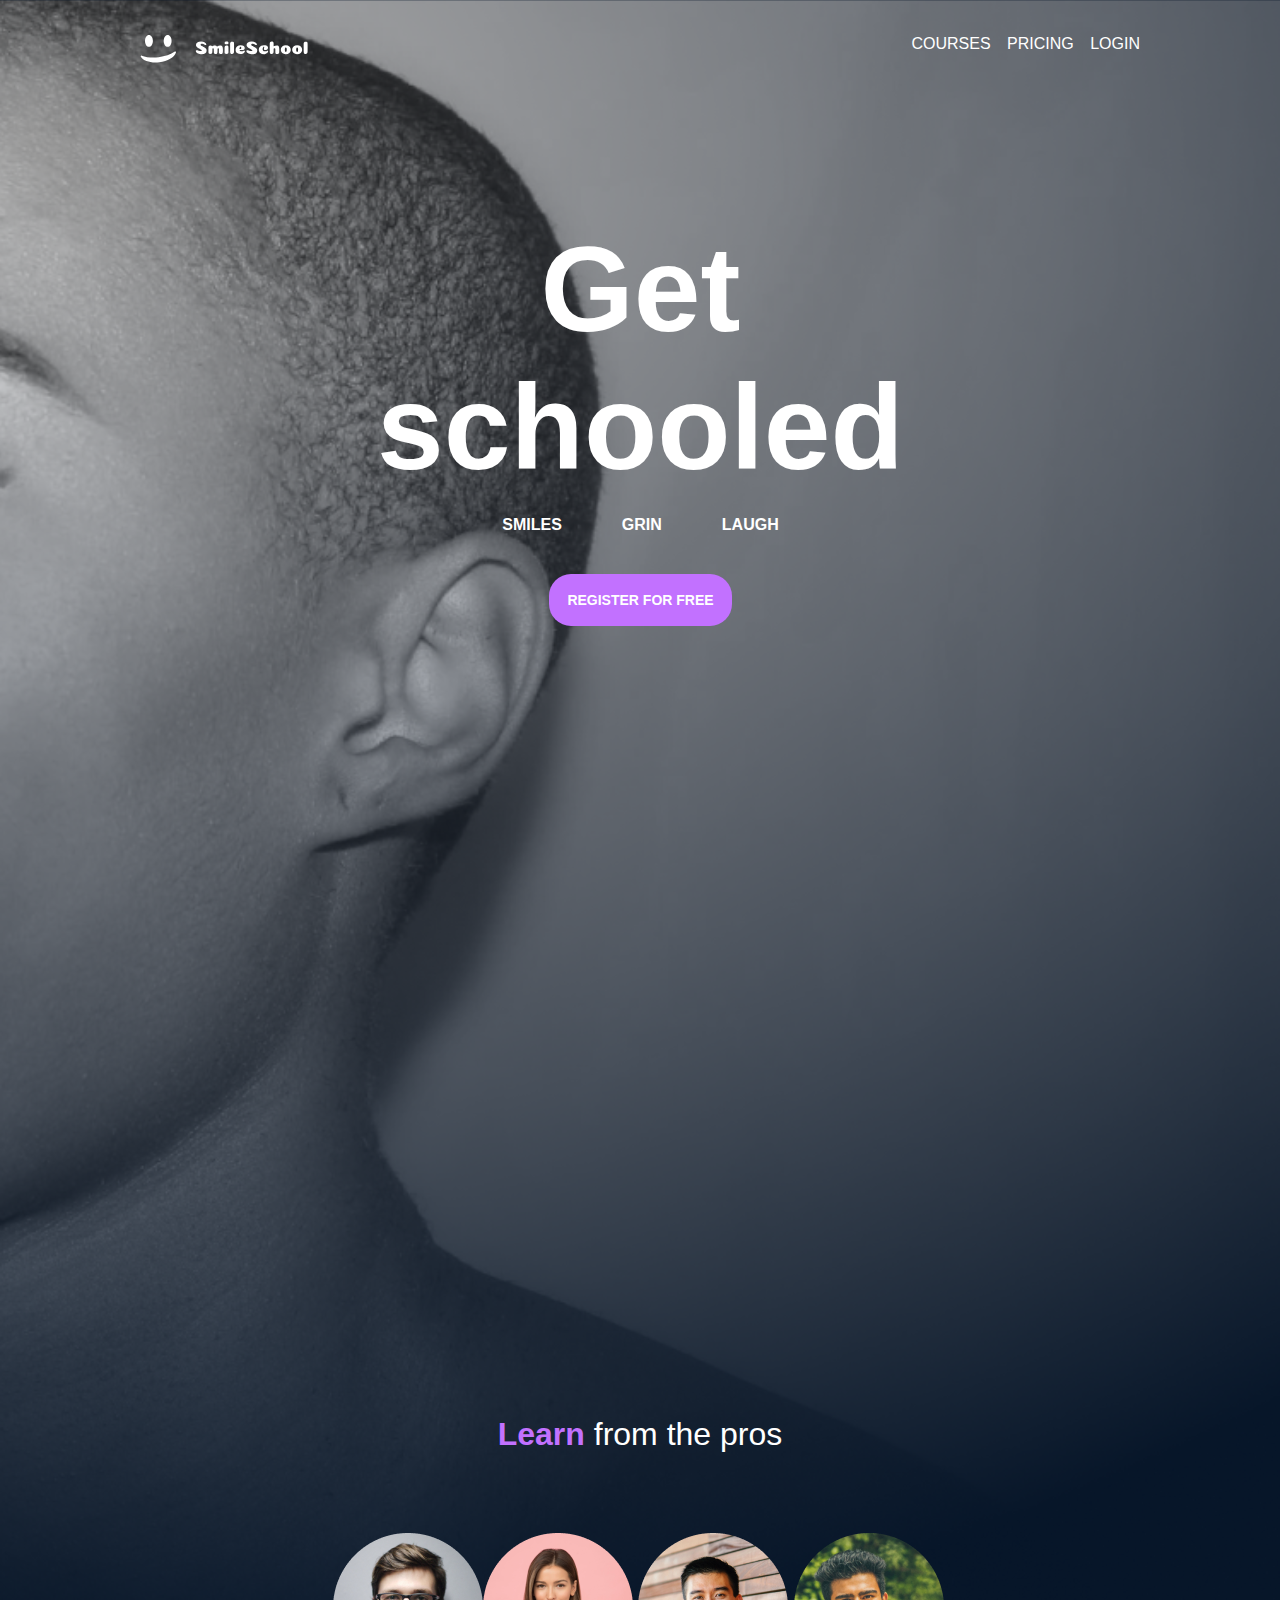
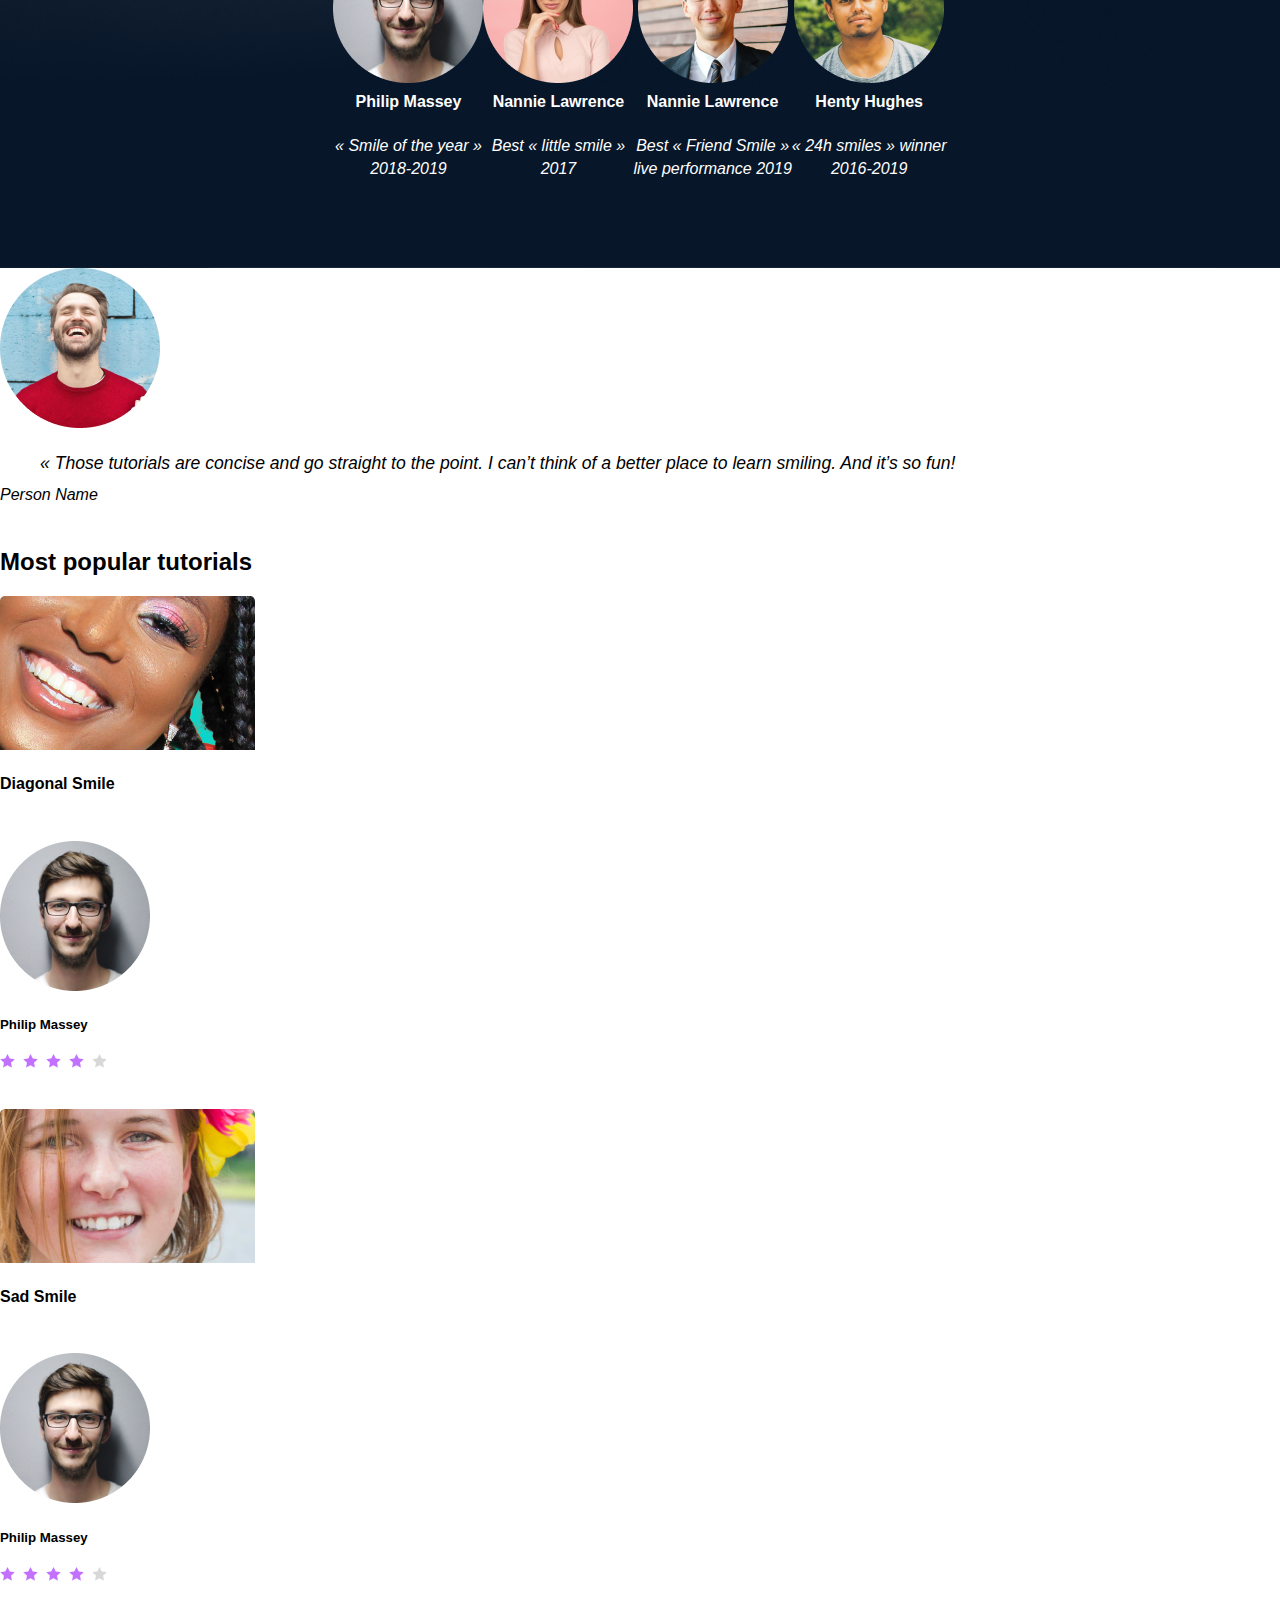
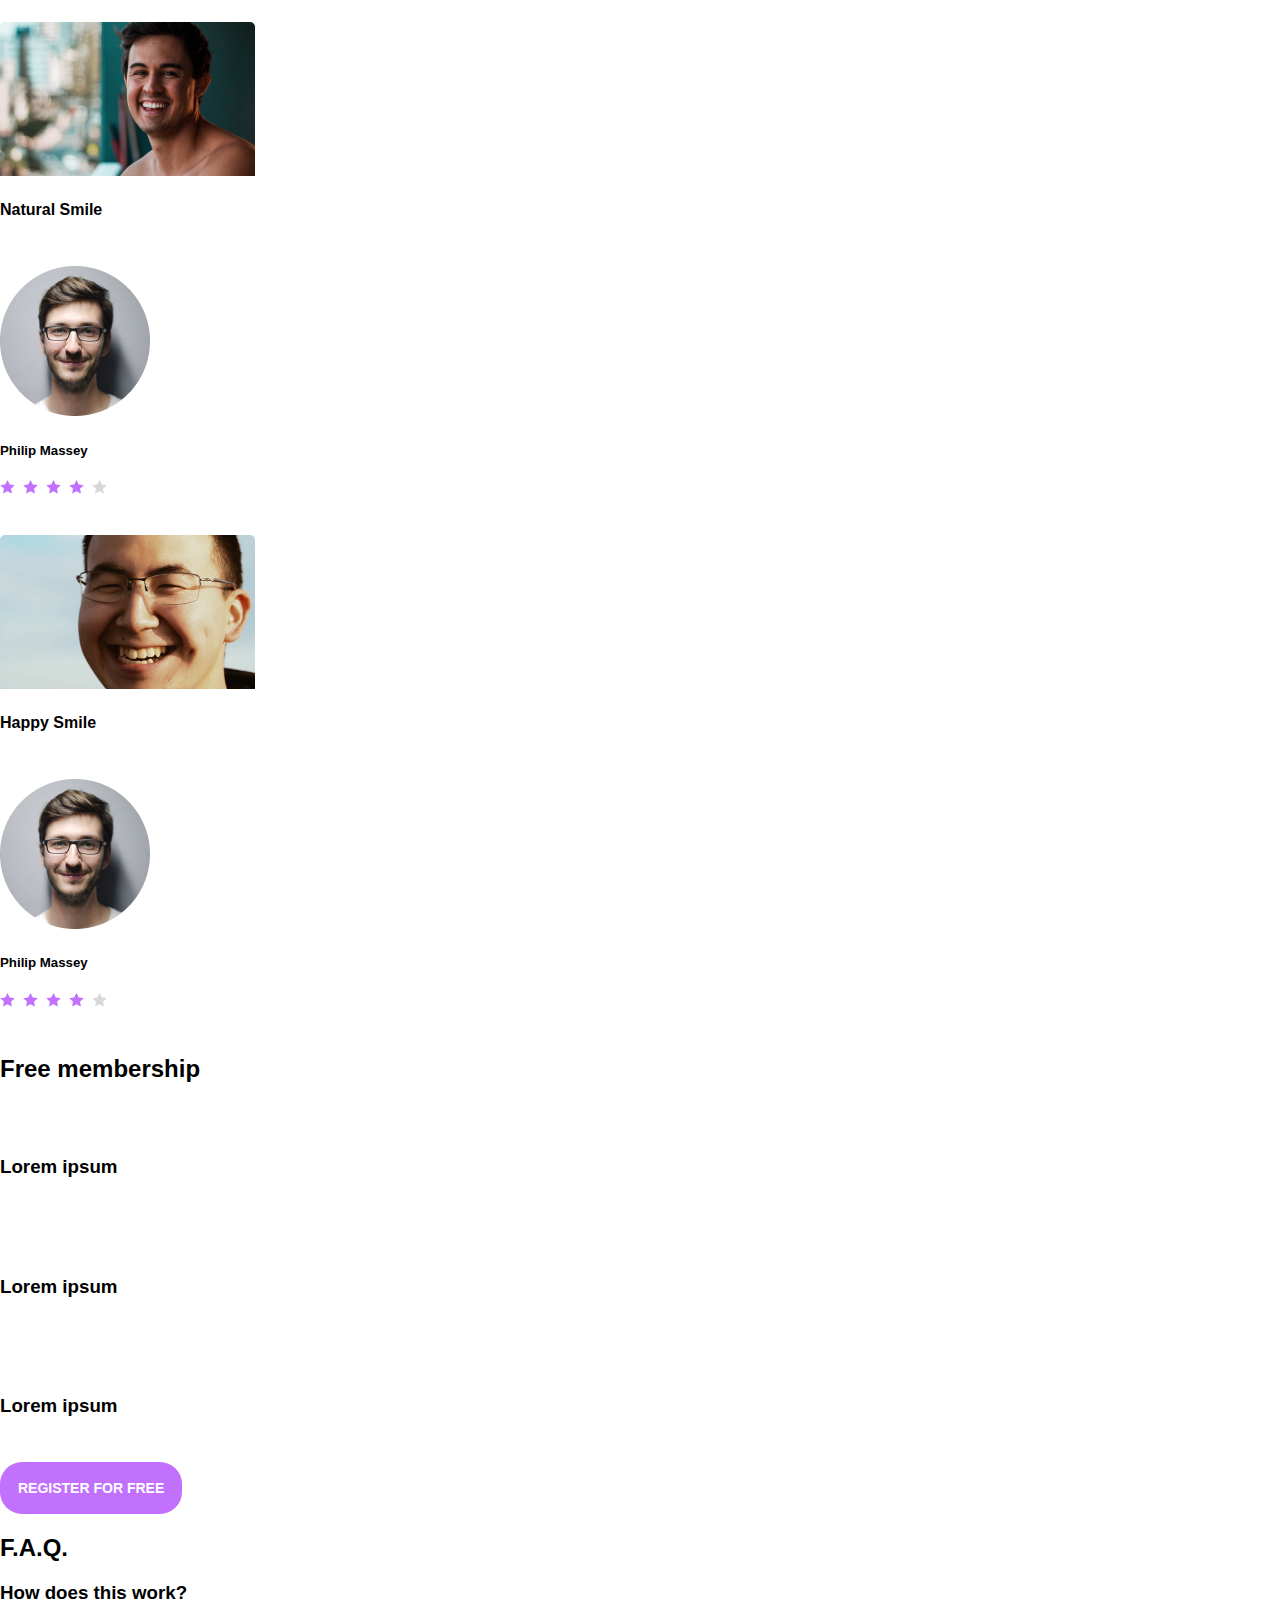
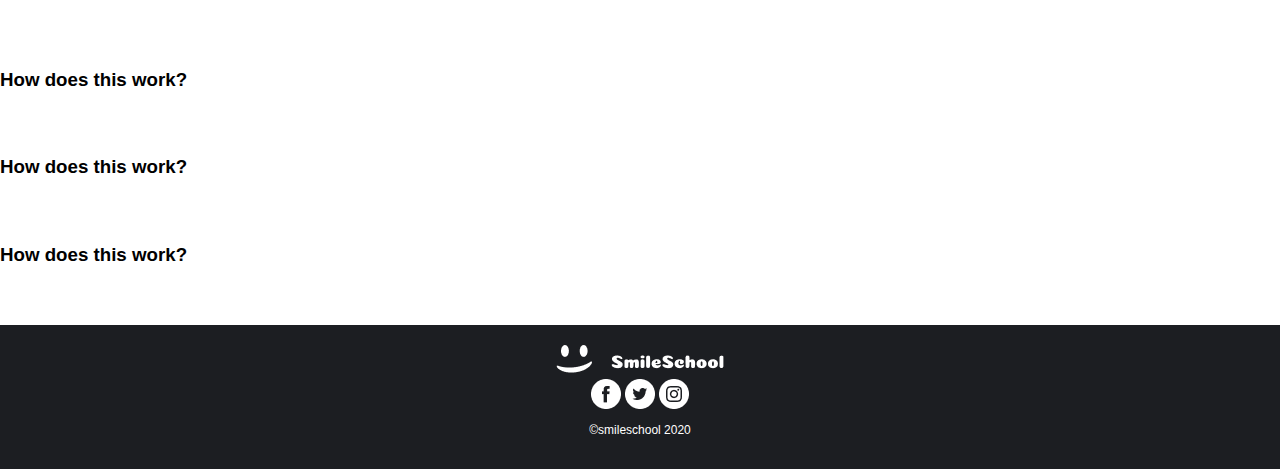
==== commit a7fb02c0: "Add headphones file" ====
--- a/css_advanced/index.html
+++ b/css_advanced/index.html
@@ -20,7 +20,7 @@
       <section class="hero">
         <div class="main-title container">
           <h1>Get schooled</h1>
-          <div>
+          <div class="hero_Smile-Grin-Laugh">
             <span>SMILES</span>
             <span>GRIN</span>
             <span>LAUGH</span>
@@ -28,7 +28,7 @@
           <button>REGISTER FOR FREE</button>
         </div>
         <div class="learn-pros">
-          <h3>Learn from the pros</h3>
+          <h3><span id="color-learn">Learn</span> from the pros</h3>
           <div class="pros">
             <div>
               <img
--- a/css_advanced/style.css
+++ b/css_advanced/style.css
@@ -5,8 +5,9 @@
     margin: 0;
 }
 .container {
-    max-width: 1104px;
-    margin: 0 auto;
+    max-width: 1000px;
+    /* margin: 0 auto; */
+   
 }
 
 header {
@@ -33,20 +34,38 @@
 .hero {
     background-image: url(background_image.png);
     background-size: cover;
-    background-position: center;
-    height: 500px;
-    /* display: flex; */
-    /* flex-direction: column; */
-    align-items: center;
-    height: 100%;
+    background-position: 100%;
+    /* height: 500px; */
+    display: flex;
+    flex-direction: column;
+    align-items: center;
+    /* height: 100%; */
     justify-content: center;
     width: 100%;
+    /* max-height: 1093px; */
+}
+
+.hero_Smile-Grin-Laugh {
+    display: flex; 
+    font-size: 16px;
+    font-weight: bold;
+    color: white;
+    margin-top: 20px;
+    margin-bottom: 40px;
+    justify-content: center; 
+    align-items: center; 
+    gap: 60px; 
+    text-align: center;
+
 }
 .main-title {
     /* margin-top: 220px; */
     color: white;
     padding-top: 220px;
     text-align: center;
+    padding-left: 377px;
+    padding-right: 376px;
+    padding-bottom: 630px;
     display: flex;
     align-items: center;
     justify-content: center;
@@ -64,11 +83,30 @@
     display: block;
     align-self: center;
 }
+#color-learn {
+    color: #C271FF;
+    display: inline-block; 
+    font-size: 32px;
+    font-weight: bold;
+
+}
+
+button{
+    background-color:#C271FF;
+    border-style: none;
+    border-radius: 22px;
+    padding: 18px;
+    color: white;
+    font-weight: bold;
+    font-size: 14px;
+}
+
 .learn-pros {
     margin-top: 160px;
     display: flex;
     flex-direction: column;
     align-items: center;
+    padding: 0px 200px;
 }
 .learn-pros h3 {
     font-size: 32px;
@@ -76,6 +114,7 @@
     margin: 0;
     color: white;
 }
+
 .pros {
     display: flex;
     flex-direction: row;
@@ -84,6 +123,7 @@
     margin-top: 80px;
     width: 100%;
     margin-bottom: 90px;
+    
 }
 .pros > div {
     display: flex;
@@ -120,91 +160,6 @@
 	border-spacing: 0;
 }
 
-header {
-    background-image: url(../../Downloads/Object.png);
-    background-size: cover;
-    background-position: center;
-    height: 100vh;
-    flex-direction: column;
-    color: white;
-    display: flex;
-    justify-content: space-between;
-    text-align: center;
-    position: relative;
-}
-
-nav {
-    display: flex;
-    justify-content: space-between;
-    padding: 20px 50px;
-    align-items: center;
-}
-
-.logo {
-    font-size: 1.5rem;
-    font-weight: bold;
-}
-
-nav ul {
-    display: flex;
-    gap: 30px;
-}
-
-nav ul li a {
-    color: white;
-    text-decoration: none;
-    font-size: 1rem;
-}
-
-.smile-content {
-    position: absolute;
-    top: 50%;
-    left: 50%;
-    text-align: center;
-    transform: translate(-50%, -50%);
-    text-align: center;
-    margin-top: -100px;
-}
-
-.smile-content h1 {
-    font-size:4rem;
-    font-weight: bold;
-    margin-bottom: 10px;
-}
-
-.smile-content span {
-    font-size: 1rem;
-    margin-bottom: 20px;
-    padding-right: 20px;
-    text-align: center;
-    margin-top: 1.5em;
-}
-
-.register {
-    padding: 15px 30px;
-    background-color: #b066ff;
-    color: white;
-    text-decoration: none;
-    border-radius: 25px;
-    font-weight: bold;
-    transition: background-color 0.3s ease;
-    margin-top: 2rem;
-}
-
-.first-section {
-    padding: 50px;
-    text-align: center;
-    transform: translateY(-300px);
-}
-
-.first-section h2 {
-    font-size: 2rem;
-    margin-bottom: 40px;
-}
-
-.first-section h2 .learn {
-    color: #b066ff;
-}
 
 .profiles {
     display: flex;
--- a/css_advanced/style.css
+++ b/css_advanced/style.css
@@ -5,8 +5,9 @@
     margin: 0;
 }
 .container {
-    max-width: 1104px;
-    margin: 0 auto;
+    max-width: 1000px;
+    /* margin: 0 auto; */
+   
 }
 
 header {
@@ -33,20 +34,38 @@
 .hero {
     background-image: url(background_image.png);
     background-size: cover;
-    background-position: center;
-    height: 500px;
-    /* display: flex; */
-    /* flex-direction: column; */
-    align-items: center;
-    height: 100%;
+    background-position: 100%;
+    /* height: 500px; */
+    display: flex;
+    flex-direction: column;
+    align-items: center;
+    /* height: 100%; */
     justify-content: center;
     width: 100%;
+    /* max-height: 1093px; */
+}
+
+.hero_Smile-Grin-Laugh {
+    display: flex; 
+    font-size: 16px;
+    font-weight: bold;
+    color: white;
+    margin-top: 20px;
+    margin-bottom: 40px;
+    justify-content: center; 
+    align-items: center; 
+    gap: 60px; 
+    text-align: center;
+
 }
 .main-title {
     /* margin-top: 220px; */
     color: white;
     padding-top: 220px;
     text-align: center;
+    padding-left: 377px;
+    padding-right: 376px;
+    padding-bottom: 630px;
     display: flex;
     align-items: center;
     justify-content: center;
@@ -64,11 +83,30 @@
     display: block;
     align-self: center;
 }
+#color-learn {
+    color: #C271FF;
+    display: inline-block; 
+    font-size: 32px;
+    font-weight: bold;
+
+}
+
+button{
+    background-color:#C271FF;
+    border-style: none;
+    border-radius: 22px;
+    padding: 18px;
+    color: white;
+    font-weight: bold;
+    font-size: 14px;
+}
+
 .learn-pros {
     margin-top: 160px;
     display: flex;
     flex-direction: column;
     align-items: center;
+    padding: 0px 200px;
 }
 .learn-pros h3 {
     font-size: 32px;
@@ -76,6 +114,7 @@
     margin: 0;
     color: white;
 }
+
 .pros {
     display: flex;
     flex-direction: row;
@@ -84,6 +123,7 @@
     margin-top: 80px;
     width: 100%;
     margin-bottom: 90px;
+    
 }
 .pros > div {
     display: flex;
@@ -120,91 +160,6 @@
 	border-spacing: 0;
 }
 
-header {
-    background-image: url(../../Downloads/Object.png);
-    background-size: cover;
-    background-position: center;
-    height: 100vh;
-    flex-direction: column;
-    color: white;
-    display: flex;
-    justify-content: space-between;
-    text-align: center;
-    position: relative;
-}
-
-nav {
-    display: flex;
-    justify-content: space-between;
-    padding: 20px 50px;
-    align-items: center;
-}
-
-.logo {
-    font-size: 1.5rem;
-    font-weight: bold;
-}
-
-nav ul {
-    display: flex;
-    gap: 30px;
-}
-
-nav ul li a {
-    color: white;
-    text-decoration: none;
-    font-size: 1rem;
-}
-
-.smile-content {
-    position: absolute;
-    top: 50%;
-    left: 50%;
-    text-align: center;
-    transform: translate(-50%, -50%);
-    text-align: center;
-    margin-top: -100px;
-}
-
-.smile-content h1 {
-    font-size:4rem;
-    font-weight: bold;
-    margin-bottom: 10px;
-}
-
-.smile-content span {
-    font-size: 1rem;
-    margin-bottom: 20px;
-    padding-right: 20px;
-    text-align: center;
-    margin-top: 1.5em;
-}
-
-.register {
-    padding: 15px 30px;
-    background-color: #b066ff;
-    color: white;
-    text-decoration: none;
-    border-radius: 25px;
-    font-weight: bold;
-    transition: background-color 0.3s ease;
-    margin-top: 2rem;
-}
-
-.first-section {
-    padding: 50px;
-    text-align: center;
-    transform: translateY(-300px);
-}
-
-.first-section h2 {
-    font-size: 2rem;
-    margin-bottom: 40px;
-}
-
-.first-section h2 .learn {
-    color: #b066ff;
-}
 
 .profiles {
     display: flex;
